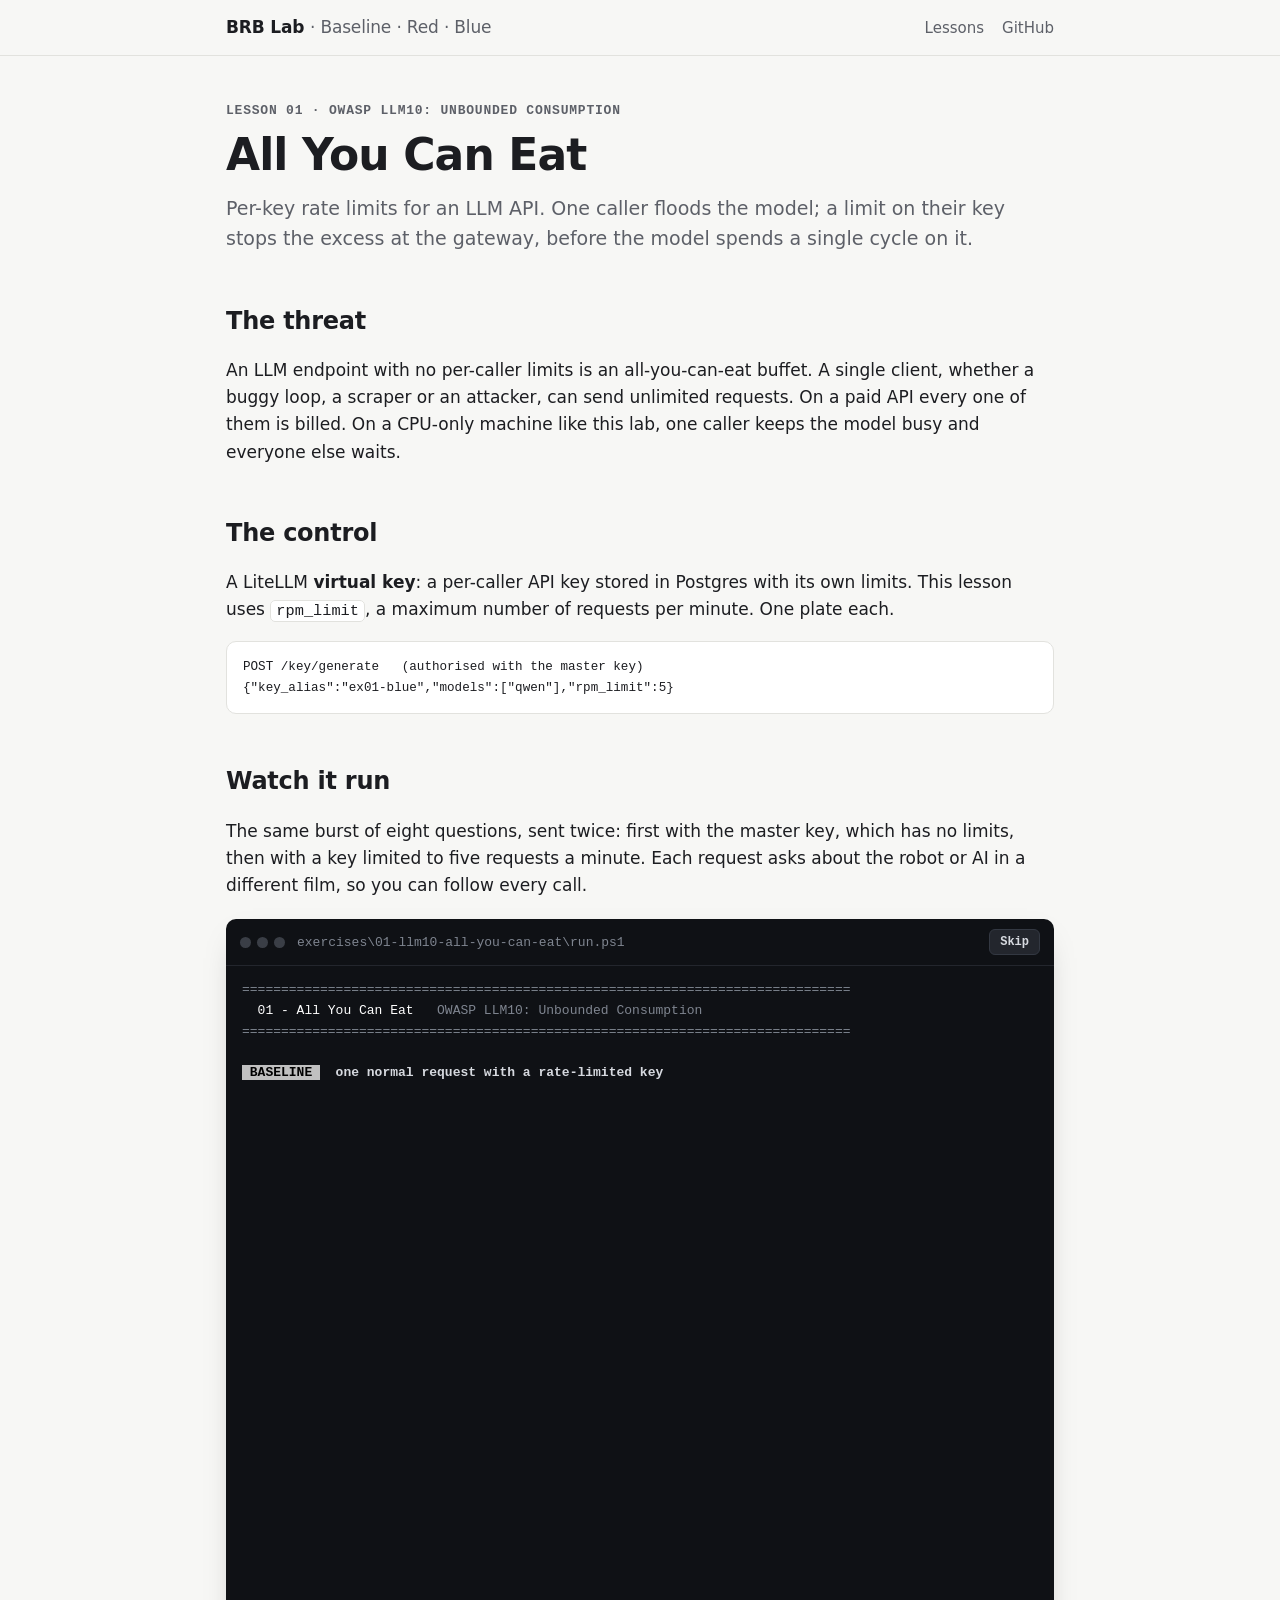
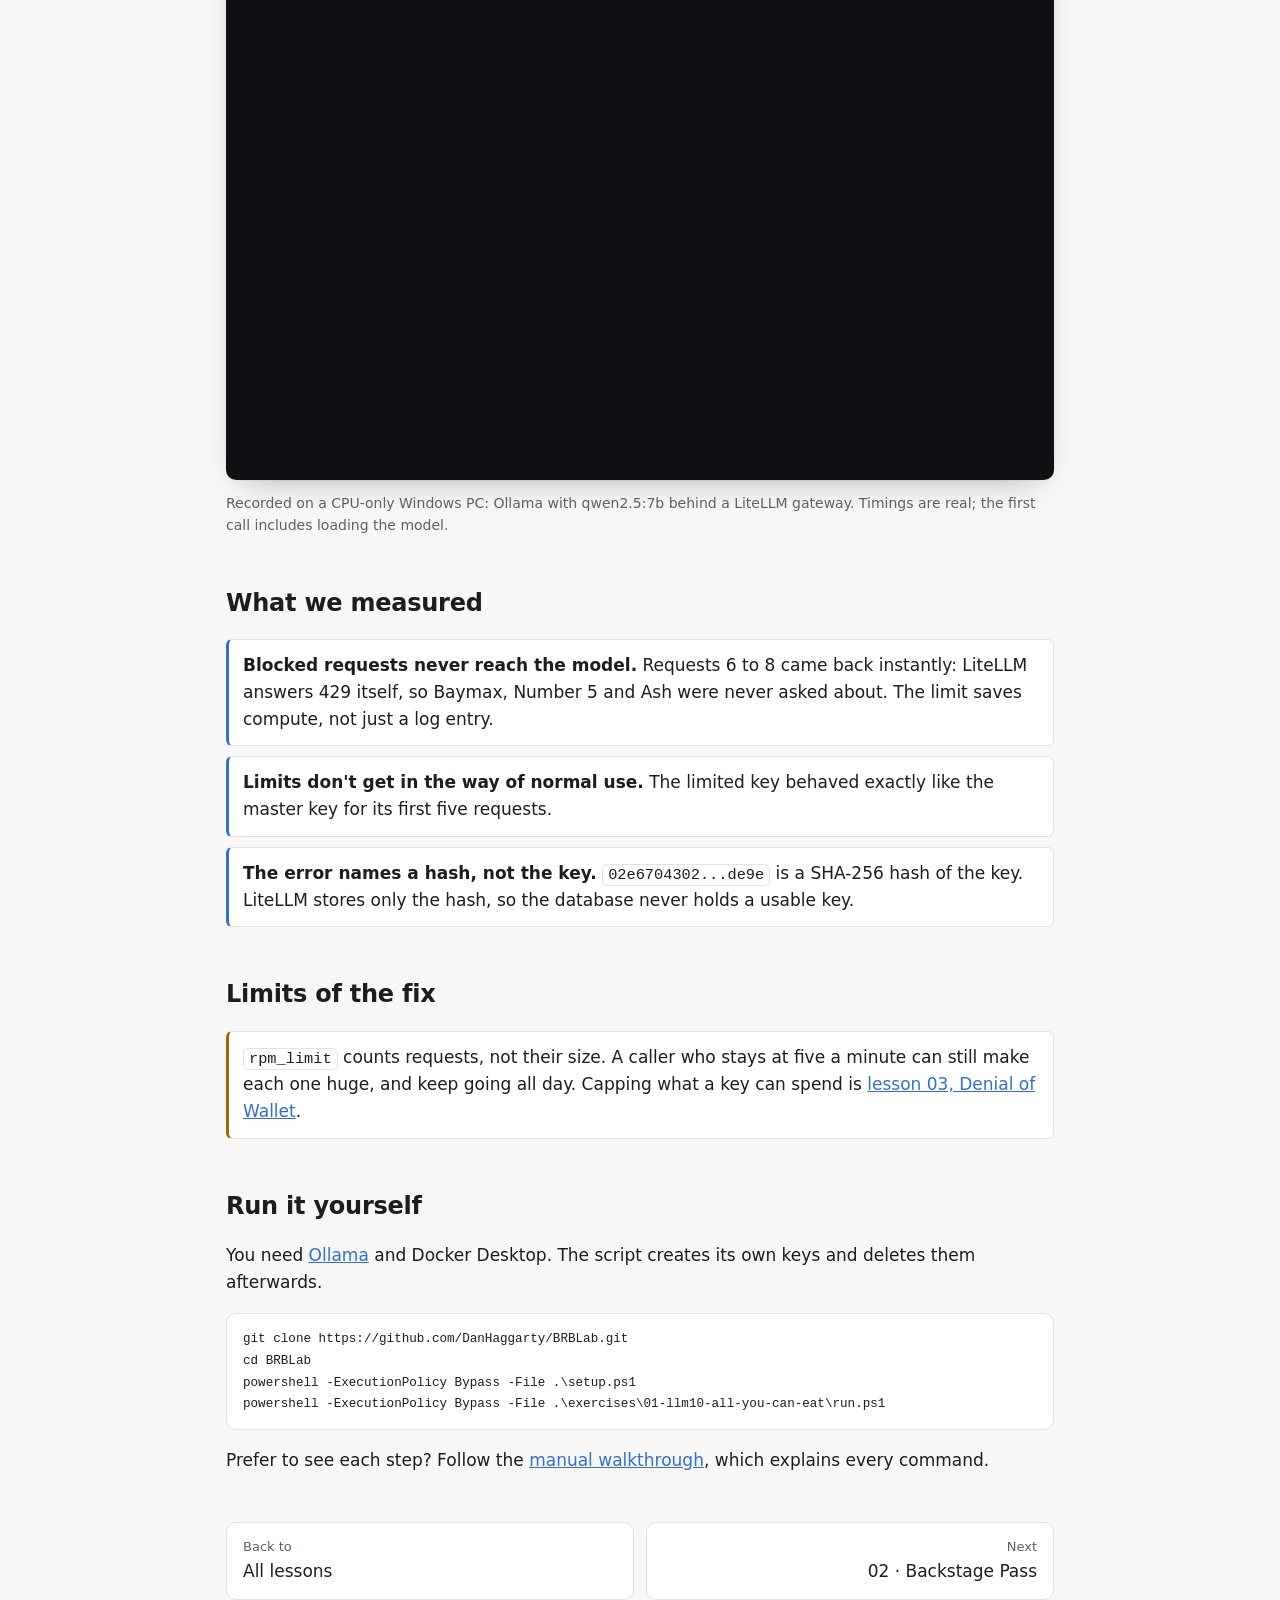
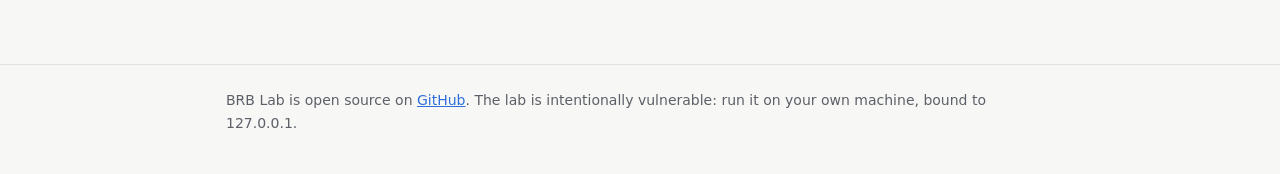
==== site/lessons/01-all-you-can-eat.html @ e9ec2e07 "Launcher, website, CLAUDE.md, and lessons aligned with their READMEs - lab.ps1: banner, status check" ====
<!doctype html>
<html lang="en">
<head>
<meta charset="utf-8">
<meta name="viewport" content="width=device-width, initial-scale=1">
<title>LLM rate limiting per API key with LiteLLM (OWASP LLM10) | BRB Lab 01</title>
<meta name="description" content="OWASP LLM10 Unbounded Consumption, hands-on: flood a model with requests, then add a per-key rpm_limit in LiteLLM and watch requests 6 to 8 get HTTP 429 without ever reaching the model. Real recorded output.">
<link rel="canonical" href="https://danhaggarty.github.io/BRBLab/lessons/01-all-you-can-eat.html">
<meta property="og:type" content="article">
<meta property="og:title" content="All You Can Eat: per-key LLM rate limits (OWASP LLM10)">
<meta property="og:description" content="Flood a model, add rpm_limit to the key, watch the gateway answer 429 before the model is called.">
<meta property="og:url" content="https://danhaggarty.github.io/BRBLab/lessons/01-all-you-can-eat.html">
<meta name="twitter:card" content="summary">
<link rel="stylesheet" href="../assets/style.css">
</head>
<body>
<header class="site-header">
  <div class="wrap">
    <a class="brand" href="../">BRB Lab <span>· Baseline · Red · Blue</span></a>
    <nav><a href="../#lessons">Lessons</a><a href="https://github.com/DanHaggarty/BRBLab">GitHub</a></nav>
  </div>
</header>

<main class="wrap">
  <p class="eyebrow">Lesson 01 · OWASP LLM10: Unbounded Consumption</p>
  <h1>All You Can Eat</h1>
  <p class="lede">Per-key rate limits for an LLM API. One caller floods the model; a limit on their key stops the excess at the gateway, before the model spends a single cycle on it.</p>

  <h2>The threat</h2>
  <p>An LLM endpoint with no per-caller limits is an all-you-can-eat buffet. A single client, whether a buggy loop, a scraper or an attacker, can send unlimited requests. On a paid API every one of them is billed. On a CPU-only machine like this lab, one caller keeps the model busy and everyone else waits.</p>

  <h2>The control</h2>
  <p>A LiteLLM <strong>virtual key</strong>: a per-caller API key stored in Postgres with its own limits. This lesson uses <code>rpm_limit</code>, a maximum number of requests per minute. One plate each.</p>
  <pre class="code"><code>POST /key/generate   (authorised with the master key)
{"key_alias":"ex01-blue","models":["qwen"],"rpm_limit":5}</code></pre>

  <h2>Watch it run</h2>
  <p>The same burst of eight questions, sent twice: first with the master key, which has no limits, then with a key limited to five requests a minute. Each request asks about the robot or AI in a different film, so you can follow every call.</p>
  <div class="terminal">
    <div class="terminal-bar"><span class="dots"><i></i><i></i><i></i></span><span class="terminal-title">exercises\01-llm10-all-you-can-eat\run.ps1</span><button type="button">Replay</button></div>
<pre><span class="k-dim">==============================================================================</span>
<span><span class="k-white">  01 - All You Can Eat</span><span class="k-dim">   OWASP LLM10: Unbounded Consumption</span></span>
<span class="k-dim">==============================================================================</span>
<span> </span>
<span class="t-base"><span class="badge b-base"> BASELINE </span>  one normal request with a rate-limited key</span>
<span> </span>
<span><span class="k-dim">   request   </span><span class="k-cyan">POST /v1/chat/completions</span><span class="k-teal">  (model=qwen, max_tokens=10)</span></span>
<span><span class="k-dim">   prompt    </span><span class="k-white">&quot;Who is the robot or AI in the film &#39;2001: A Space Odyssey&#39;? Reply with the name only.&quot;</span></span>
<span> </span>
<span class="call"><span class="k-dim">     </span><span class="k-ok">OK       </span><span class="k-dim"> 13.8s  </span><span class="k-white">2001: A Space Odyssey </span><span class="k-dim"> -&gt; </span><span class="k-cyan">HAL 9000     </span><span class="k-mag"></span></span>
<span> </span>
<span class="t-red"><span class="badge b-red"> RED TEAM </span>  8-request burst with the master key (no limits)</span>
<span> </span>
<span><span class="k-dim">   key       </span><span class="k-yel">sk-*************  (redacted)</span></span>
<span><span class="k-dim">   made by   </span>no API call - it&#39;s the LITELLM_MASTER_KEY=... line in .env, loaded when LiteLLM starts</span>
<span><span class="k-dim">   limits    </span><span class="k-mag">none - any model, no rate limit, no budget</span></span>
<span><span class="k-dim">   request   </span><span class="k-cyan">POST /v1/chat/completions</span><span class="k-teal">  (model=qwen, max_tokens=10)</span></span>
<span><span class="k-dim">   prompt    </span><span class="k-white">&quot;Who is the robot or AI in the film &#39;&lt;film&gt;&#39;? Reply with the name only.&quot;</span></span>
<span> </span>
<span class="call"><span class="k-dim">   1 </span><span class="k-ok">OK       </span><span class="k-dim">  1.3s  </span><span class="k-white">2001: A Space Odyssey </span><span class="k-dim"> -&gt; </span><span class="k-cyan">HAL 9000     </span><span class="k-mag"></span></span>
<span class="call"><span class="k-dim">   2 </span><span class="k-ok">OK       </span><span class="k-dim">  1.8s  </span><span class="k-white">Star Wars             </span><span class="k-dim"> -&gt; </span><span class="k-cyan">R2-D2        </span><span class="k-mag"></span></span>
<span class="call"><span class="k-dim">   3 </span><span class="k-ok">OK       </span><span class="k-dim">  1.6s  </span><span class="k-white">Interstellar          </span><span class="k-dim"> -&gt; </span><span class="k-cyan">TARS         </span><span class="k-mag"></span></span>
<span class="call"><span class="k-dim">   4 </span><span class="k-ok">OK       </span><span class="k-dim">  1.7s  </span><span class="k-white">Iron Man              </span><span class="k-dim"> -&gt; </span><span class="k-cyan">JARVIS       </span><span class="k-mag"></span></span>
<span class="call"><span class="k-dim">   5 </span><span class="k-ok">OK       </span><span class="k-dim">  1.7s  </span><span class="k-white">WALL-E                </span><span class="k-dim"> -&gt; </span><span class="k-cyan">WALL-E       </span><span class="k-mag"></span></span>
<span class="call"><span class="k-dim">   6 </span><span class="k-ok">OK       </span><span class="k-dim">  1.4s  </span><span class="k-white">Big Hero 6            </span><span class="k-dim"> -&gt; </span><span class="k-cyan">Baymax       </span><span class="k-mag"></span></span>
<span class="call"><span class="k-dim">   7 </span><span class="k-ok">OK       </span><span class="k-dim">  1.5s  </span><span class="k-white">Short Circuit         </span><span class="k-dim"> -&gt; </span><span class="k-cyan">Number Five  </span><span class="k-mag"></span></span>
<span class="call"><span class="k-dim">   8 </span><span class="k-ok">OK       </span><span class="k-dim">  1.3s  </span><span class="k-white">Alien                 </span><span class="k-dim"> -&gt; </span><span class="k-cyan">Ash          </span><span class="k-mag"></span></span>
<span> </span>
<span class="t-blue"><span class="badge b-blue"> BLUE TEAM </span>  same burst with a fresh key, rpm_limit=5</span>
<span> </span>
<span><span class="k-dim">   key       </span><span class="k-yel">sk-FI****************wn1w</span></span>
<span><span class="k-dim">   made by   </span>Invoke-RestMethod http://127.0.0.1:4000/key/generate -Method Post -Headers @{ Authorization = &quot;Bearer &lt;master key&gt;&quot; } -ContentType &#39;application/json&#39; -Body &#39;{&quot;key_alias&quot;:&quot;ex01-blue-224735&quot;,&quot;models&quot;:[&quot;qwen&quot;],&quot;rpm_limit&quot;:5}&#39;</span>
<span><span class="k-dim">   limits    </span><span class="k-mag">models=qwen, rpm_limit=5</span></span>
<span><span class="k-dim">   request   </span><span class="k-cyan">POST /v1/chat/completions</span><span class="k-teal">  (model=qwen, max_tokens=10)</span></span>
<span><span class="k-dim">   prompt    </span><span class="k-white">&quot;Who is the robot or AI in the film &#39;&lt;film&gt;&#39;? Reply with the name only.&quot;</span></span>
<span> </span>
<span class="call"><span class="k-dim">   1 </span><span class="k-ok">OK       </span><span class="k-dim">  2.5s  </span><span class="k-white">2001: A Space Odyssey </span><span class="k-dim"> -&gt; </span><span class="k-cyan">HAL 9000     </span><span class="k-mag"></span></span>
<span class="call"><span class="k-dim">   2 </span><span class="k-ok">OK       </span><span class="k-dim">  1.8s  </span><span class="k-white">Star Wars             </span><span class="k-dim"> -&gt; </span><span class="k-cyan">R2-D2        </span><span class="k-mag"></span></span>
<span class="call"><span class="k-dim">   3 </span><span class="k-ok">OK       </span><span class="k-dim">  1.5s  </span><span class="k-white">Interstellar          </span><span class="k-dim"> -&gt; </span><span class="k-cyan">TARS         </span><span class="k-mag"></span></span>
<span class="call"><span class="k-dim">   4 </span><span class="k-ok">OK       </span><span class="k-dim">  2.3s  </span><span class="k-white">Iron Man              </span><span class="k-dim"> -&gt; </span><span class="k-cyan">J.A.R.V.I.S. </span><span class="k-mag"></span></span>
<span class="call"><span class="k-dim">   5 </span><span class="k-ok">OK       </span><span class="k-dim">  1.7s  </span><span class="k-white">WALL-E                </span><span class="k-dim"> -&gt; </span><span class="k-cyan">WALL-E       </span><span class="k-mag"></span></span>
<span class="t-warn"><span class="k-dim">   6 </span><span class="k-warn">BLOCKED  </span><span class="k-warn">429     </span><span class="k-white">Big Hero 6            </span><span class="k-dim"> -&gt; </span><span class="k-err">Rate limit exceeded for api_key: 02e6704302...de9e. Limit type: requests. Current limit: 5, Remaining: 0.</span></span>
<span class="t-warn"><span class="k-dim">   7 </span><span class="k-warn">BLOCKED  </span><span class="k-warn">429     </span><span class="k-white">Short Circuit         </span><span class="k-dim"> -&gt; </span><span class="k-err">Rate limit exceeded for api_key: 02e6704302...de9e. Limit type: requests. Current limit: 5, Remaining: 0.</span></span>
<span class="t-warn"><span class="k-dim">   8 </span><span class="k-warn">BLOCKED  </span><span class="k-warn">429     </span><span class="k-white">Alien                 </span><span class="k-dim"> -&gt; </span><span class="k-err">Rate limit exceeded for api_key: 02e6704302...de9e. Limit type: requests. Current limit: 5, Remaining: 0.</span></span>
<span> </span>
<span class="t-res"><span class="badge b-res"> RESULTS </span></span>
<span> </span>
<span><span class="k-dim">   Baseline  </span><span class="k-ok">OK - the limit didn&#39;t get in the way</span></span>
<span><span class="k-dim">   Red Team  </span><span class="k-warn">8/8 got through - nothing limited the master key</span></span>
<span><span class="k-dim">   Blue Team </span><span class="k-cyan">5/8 got through, 3 refused with 429 before reaching the model</span></span>
<span> </span>
<span class="t-pass"><span class="badge b-pass"> PASS </span>  rate limit enforced at the gateway</span></pre>
  </div>
  <p class="caption">Recorded on a CPU-only Windows PC: Ollama with qwen2.5:7b behind a LiteLLM gateway. Timings are real; the first call includes loading the model.</p>

  <h2>What we measured</h2>
  <ul class="findings">
    <li><strong>Blocked requests never reach the model.</strong> Requests 6 to 8 came back instantly: LiteLLM answers 429 itself, so Baymax, Number 5 and Ash were never asked about. The limit saves compute, not just a log entry.</li>
    <li><strong>Limits don't get in the way of normal use.</strong> The limited key behaved exactly like the master key for its first five requests.</li>
    <li><strong>The error names a hash, not the key.</strong> <code>02e6704302...de9e</code> is a SHA-256 hash of the key. LiteLLM stores only the hash, so the database never holds a usable key.</li>
  </ul>

  <h2>Limits of the fix</h2>
  <p class="limit"><code>rpm_limit</code> counts requests, not their size. A caller who stays at five a minute can still make each one huge, and keep going all day. Capping what a key can spend is <a href="03-denial-of-wallet.html">lesson 03, Denial of Wallet</a>.</p>

  <h2>Run it yourself</h2>
  <p>You need <a href="https://ollama.com">Ollama</a> and Docker Desktop. The script creates its own keys and deletes them afterwards.</p>
  <pre class="code"><code>git clone https://github.com/DanHaggarty/BRBLab.git
cd BRBLab
powershell -ExecutionPolicy Bypass -File .\setup.ps1
powershell -ExecutionPolicy Bypass -File .\exercises\01-llm10-all-you-can-eat\run.ps1</code></pre>
  <p>Prefer to see each step? Follow the <a href="https://github.com/DanHaggarty/BRBLab/blob/main/exercises/01-llm10-all-you-can-eat/README.md">manual walkthrough</a>, which explains every command.</p>

  <nav class="pager">
    <a href="../"><small>Back to</small>All lessons</a>
    <a class="next" href="02-backstage-pass.html"><small>Next</small>02 · Backstage Pass</a>
  </nav>
</main>

<footer class="site-footer">
  <div class="wrap">BRB Lab is open source on <a href="https://github.com/DanHaggarty/BRBLab">GitHub</a>. The lab is intentionally vulnerable: run it on your own machine, bound to 127.0.0.1.</div>
</footer>
<script src="../assets/replay.js"></script>
</body>
</html>
---- site/assets/style.css ----
/* BRB Lab site. Light and dark themes share one set of tokens. */
:root {
  --bg: #f7f7f5;
  --surface: #ffffff;
  --text: #1c1d21;
  --muted: #5d6068;
  --border: #e2e2de;
  --accent: #2f6fdb;
  --red: #c8372d;
  --blue: #2f6fdb;
  --green: #1f8a4c;
  --amber: #a86400;

  /* The terminal is dark in both themes. */
  --term-bg: #0f1115;
  --term-text: #d6d9df;
  --term-dim: #7f8590;
  --term-red: #ff6b61;
  --term-blue: #6ea8ff;
  --term-green: #4fd18b;
  --term-amber: #f2b84b;
  --term-white: #ffffff;

  --radius: 10px;
  --mono: ui-monospace, "Cascadia Code", "SF Mono", Consolas, "Liberation Mono", monospace;
  --sans: system-ui, -apple-system, "Segoe UI", Roboto, "Helvetica Neue", Arial, sans-serif;
}

@media (prefers-color-scheme: dark) {
  :root:not([data-theme="light"]) {
    --bg: #111317;
    --surface: #181b20;
    --text: #e8e9ec;
    --muted: #9ba0aa;
    --border: #2a2e35;
    --accent: #6ea8ff;
    --red: #ff6b61;
    --blue: #6ea8ff;
    --green: #4fd18b;
    --amber: #f2b84b;
    --term-bg: #0a0b0e;
  }
}

* { box-sizing: border-box; }

html { -webkit-text-size-adjust: 100%; }

body {
  margin: 0;
  background: var(--bg);
  color: var(--text);
  font: 17px/1.6 var(--sans);
}

a { color: var(--accent); }

.wrap { max-width: 860px; margin: 0 auto; padding: 0 16px; }

/* Header and footer */
.site-header { border-bottom: 1px solid var(--border); }
.site-header .wrap { display: flex; align-items: center; justify-content: space-between; gap: 16px; padding-top: 14px; padding-bottom: 14px; }
.brand { font-weight: 700; text-decoration: none; color: var(--text); letter-spacing: -0.01em; }
.brand span { color: var(--muted); font-weight: 500; }
.site-header nav a { color: var(--muted); text-decoration: none; margin-left: 18px; font-size: 15px; }
.site-header nav a:hover { color: var(--text); }

.site-footer { border-top: 1px solid var(--border); margin-top: 64px; padding: 24px 0 40px; color: var(--muted); font-size: 14px; }

/* Typography */
h1 { font-size: clamp(30px, 6vw, 44px); line-height: 1.15; letter-spacing: -0.02em; margin: 48px 0 12px; }
h2 { font-size: 24px; letter-spacing: -0.01em; margin: 48px 0 12px; }
h3 { font-size: 18px; margin: 28px 0 8px; }
.lede { font-size: 19px; color: var(--muted); margin: 0 0 24px; }
.eyebrow { font: 600 13px/1 var(--mono); letter-spacing: 0.06em; text-transform: uppercase; color: var(--muted); margin-top: 48px; }
.eyebrow + h1 { margin-top: 10px; }

code { font-family: var(--mono); font-size: 0.9em; background: var(--surface); border: 1px solid var(--border); border-radius: 5px; padding: 1px 5px; }
pre code { background: none; border: 0; padding: 0; }

pre.code {
  font: 14px/1.55 var(--mono);
  background: var(--surface);
  border: 1px solid var(--border);
  border-radius: var(--radius);
  padding: 14px 16px;
  overflow-x: auto;
}

/* Three phases */
.phases { display: grid; grid-template-columns: repeat(3, 1fr); gap: 12px; margin: 24px 0; }
.phase { background: var(--surface); border: 1px solid var(--border); border-radius: var(--radius); padding: 16px; }
.phase b { display: block; font: 700 13px/1 var(--mono); letter-spacing: 0.06em; text-transform: uppercase; margin-bottom: 8px; }
.phase p { margin: 0; font-size: 15px; color: var(--muted); }
.phase.baseline b { color: var(--muted); }
.phase.red b { color: var(--red); }
.phase.blue b { color: var(--blue); }

/* Lesson cards */
.cards { display: grid; grid-template-columns: repeat(2, 1fr); gap: 12px; margin: 20px 0; }
.card { display: block; background: var(--surface); border: 1px solid var(--border); border-radius: var(--radius); padding: 18px; text-decoration: none; color: var(--text); transition: border-color 0.15s; }
a.card:hover { border-color: var(--accent); }
.card .num { font: 600 13px/1 var(--mono); color: var(--muted); }
.card h3 { margin: 8px 0 6px; }
.card p { margin: 0; font-size: 15px; color: var(--muted); }
.card .tag { display: inline-block; margin-top: 12px; font: 600 12px/1 var(--mono); padding: 4px 8px; border-radius: 99px; border: 1px solid var(--border); color: var(--muted); }
.card.soon { opacity: 0.6; }

/* Callouts and findings */
.findings { list-style: none; padding: 0; margin: 16px 0; display: grid; gap: 10px; }
.findings li { background: var(--surface); border: 1px solid var(--border); border-left: 3px solid var(--accent); border-radius: 6px; padding: 12px 14px; }
.limit { background: var(--surface); border: 1px solid var(--border); border-left: 3px solid var(--amber); border-radius: 6px; padding: 12px 14px; }

/* Terminal replay */
.terminal { background: var(--term-bg); border-radius: var(--radius); margin: 20px 0; overflow: hidden; box-shadow: 0 1px 0 rgba(0,0,0,0.04), 0 12px 32px -16px rgba(0,0,0,0.35); }
.terminal-bar { display: flex; align-items: center; gap: 12px; padding: 10px 14px; border-bottom: 1px solid #23262d; }
.dots { display: flex; gap: 6px; }
.dots i { width: 11px; height: 11px; border-radius: 50%; background: #3a3e46; }
.terminal-title { flex: 1; font: 13px/1 var(--mono); color: var(--term-dim); white-space: nowrap; overflow: hidden; text-overflow: ellipsis; }
.terminal button { font: 600 12px/1 var(--mono); color: var(--term-text); background: #23262d; border: 1px solid #333842; border-radius: 6px; padding: 6px 10px; cursor: pointer; }
.terminal button:hover { background: #2c3038; }
/* white-space: normal drops the newlines between the line spans; each span keeps its own spacing. */
.terminal pre { white-space: normal; margin: 0; padding: 14px 16px 18px; font: 13px/1.6 var(--mono); color: var(--term-text); overflow-x: auto; min-height: 120px; }
/* Each direct child span is one terminal line; spans inside a line colour its parts. */
.terminal pre > span { display: block; white-space: pre; }
/* Hidden lines keep their space, so the terminal doesn't grow and push the page around. */
.terminal pre > span.hidden { visibility: hidden; }

/* Same colour scheme as the PowerShell scripts (exercises/_lib/common.ps1). */
.k-dim   { color: var(--term-dim); }
.k-white { color: var(--term-white); }
.k-yel   { color: #f2d24b; }
.k-mag   { color: #d68cf0; }
.k-cyan  { color: #5fd7e6; }
.k-teal  { color: #3aa6b0; }
.k-ok    { color: var(--term-green); }
.k-warn  { color: var(--term-amber); }
.k-err   { color: #c9a04a; }
.k-red   { color: var(--term-red); }
.k-blue  { color: var(--term-blue); }
.badge   { font-weight: 700; }
.b-base  { background: #c0c0c0; color: #000; }
.b-red   { background: #8b1a14; color: #fff; }
.b-blue  { background: #1f3fa8; color: #fff; }
.b-res   { background: #0e6b73; color: #fff; }
.b-pass  { background: #1a6b3a; color: #fff; }
.t-dim { color: var(--term-dim); }
.t-title { color: var(--term-white); font-weight: 700; }
.t-base { color: var(--term-text); font-weight: 700; }
.t-red { color: var(--term-red); font-weight: 700; }
.t-blue { color: var(--term-blue); font-weight: 700; }
.t-warn { color: var(--term-amber); }
.t-pass { color: var(--term-green); font-weight: 700; }
.t-fail { color: var(--term-red); font-weight: 700; }
.caption { font-size: 14px; color: var(--muted); margin-top: -8px; }

/* Prev / next */
.pager { display: flex; justify-content: space-between; gap: 12px; margin-top: 48px; }
.pager a { flex: 1; background: var(--surface); border: 1px solid var(--border); border-radius: var(--radius); padding: 14px 16px; text-decoration: none; color: var(--text); }
.pager a:hover { border-color: var(--accent); }
.pager small { display: block; color: var(--muted); font-size: 13px; }
.pager .next { text-align: right; }

.btn { display: inline-block; background: var(--accent); color: #fff; text-decoration: none; font-weight: 600; padding: 10px 16px; border-radius: 8px; }
.btn.ghost { background: transparent; color: var(--text); border: 1px solid var(--border); }
.actions { display: flex; gap: 10px; flex-wrap: wrap; margin: 8px 0 8px; }

@media (max-width: 640px) {
  body { font-size: 16px; }
  .phases, .cards { grid-template-columns: 1fr; }
  .site-header nav a { margin-left: 12px; }
  .pager { flex-direction: column; }
  .pager .next { text-align: left; }
}
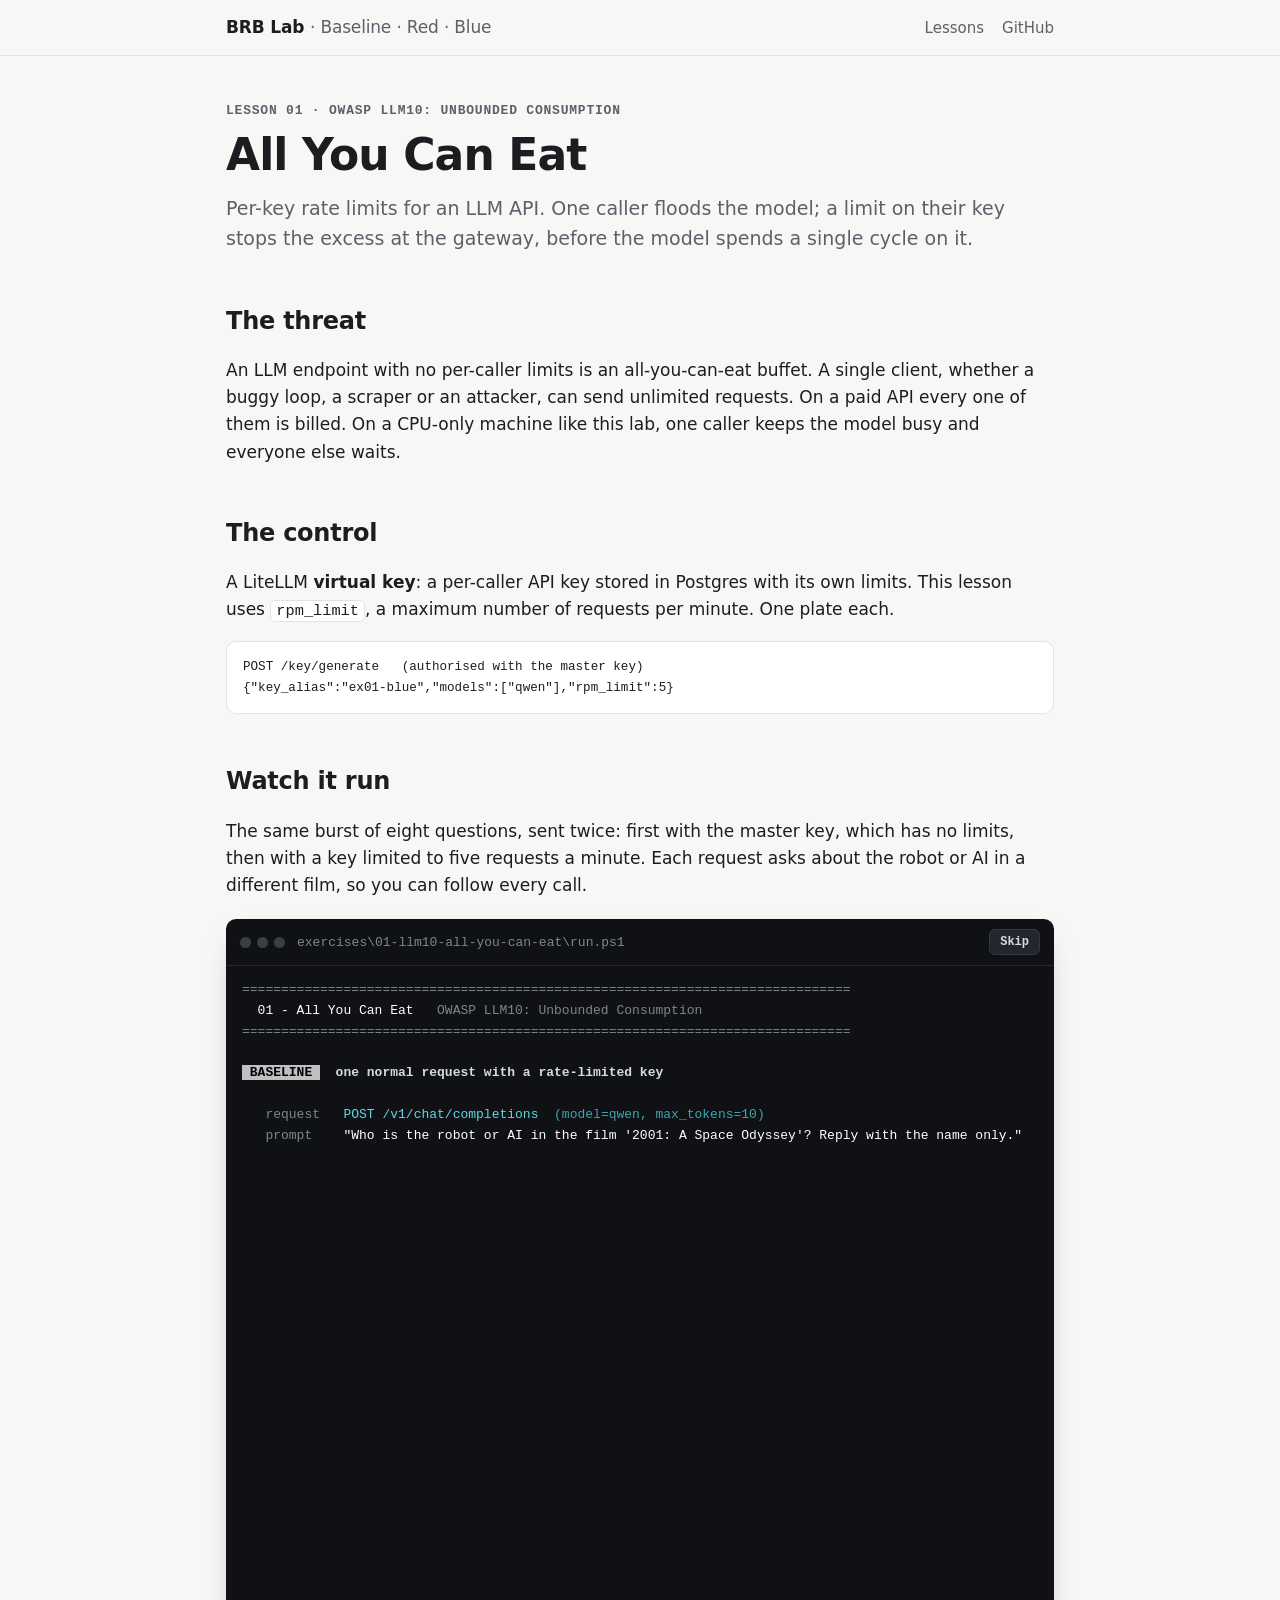
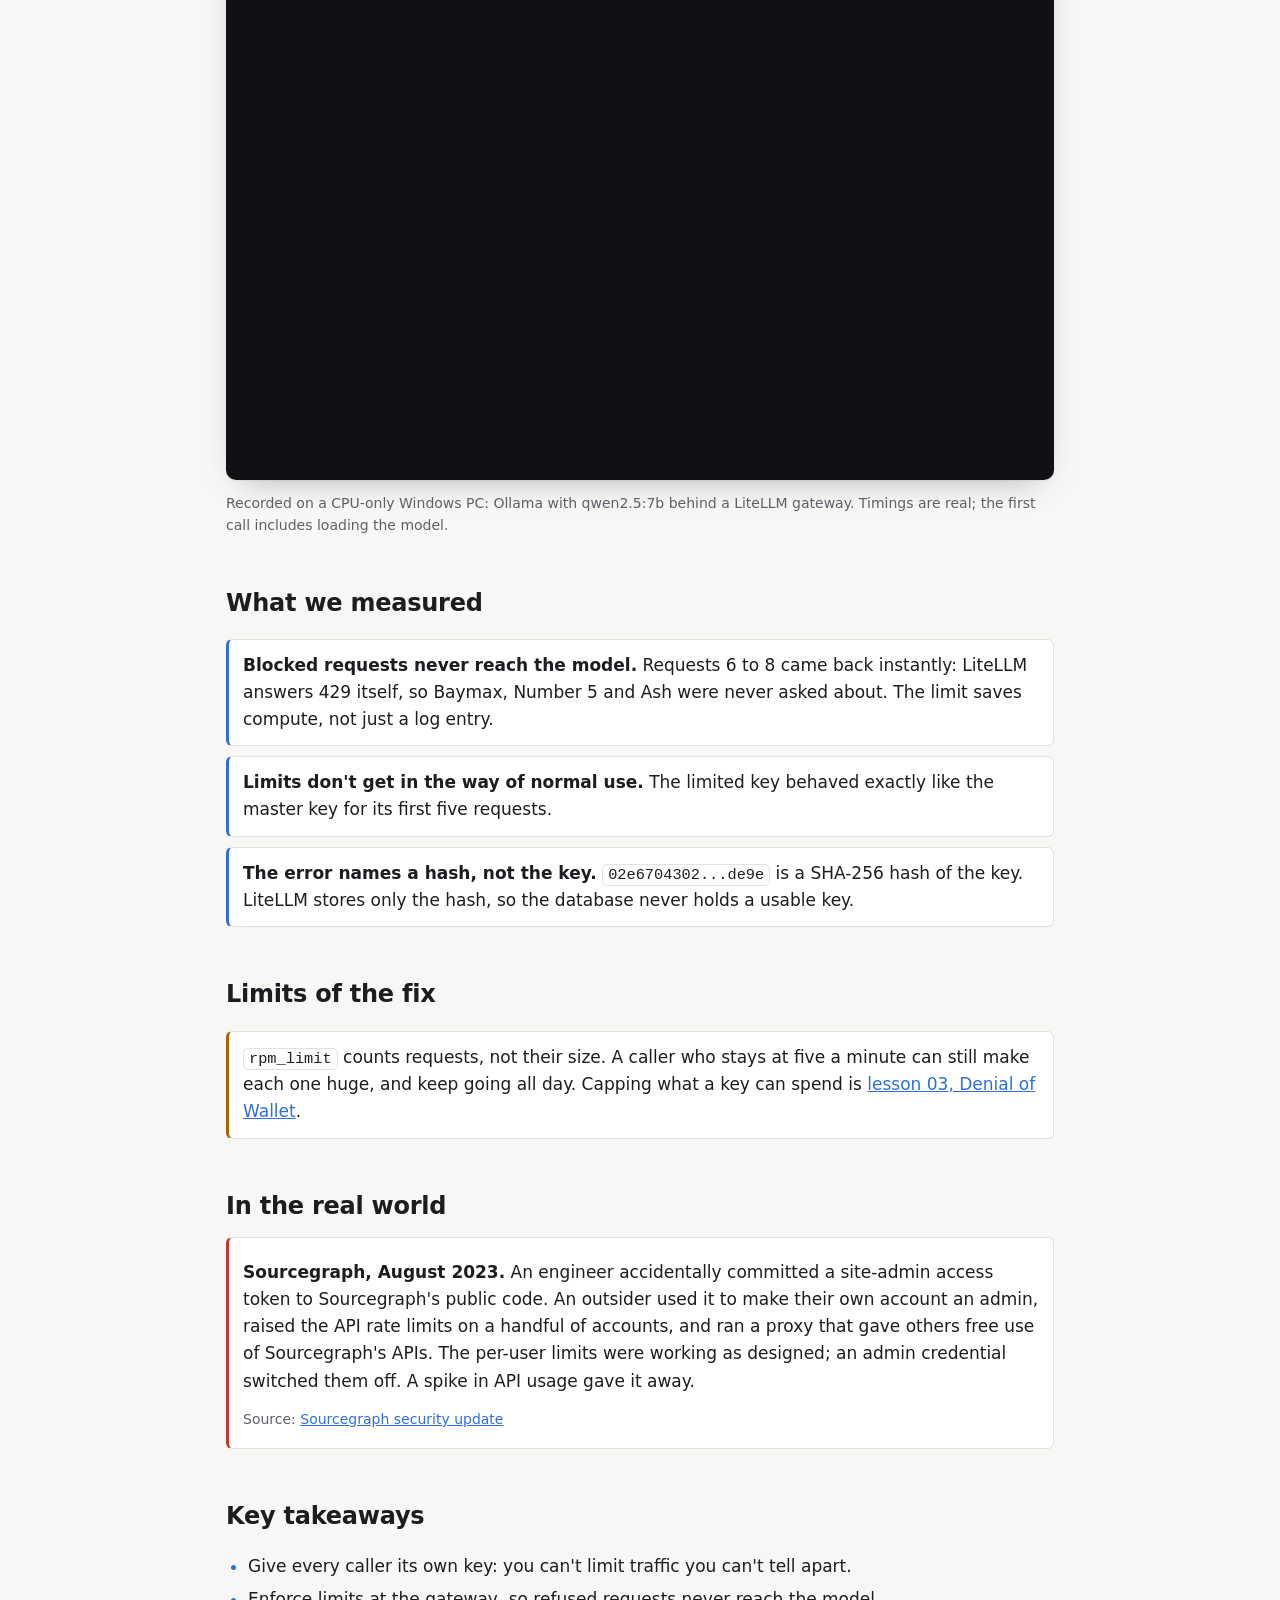
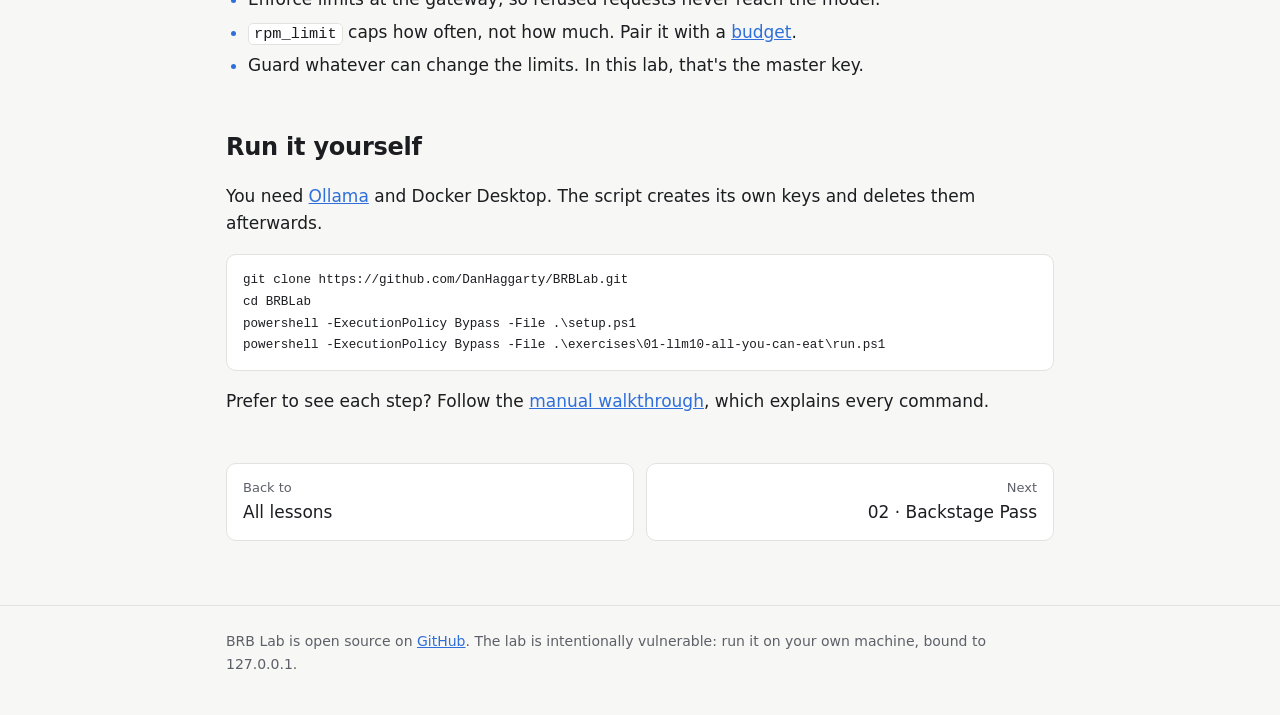
==== commit 94e4e20d: "Close every lesson with a real-world incident and key takeaways - common.ps1: Write-Takeaways prints" ====
--- a/site/lessons/01-all-you-can-eat.html
+++ b/site/lessons/01-all-you-can-eat.html
@@ -103,6 +103,19 @@
   <h2>Limits of the fix</h2>
   <p class="limit"><code>rpm_limit</code> counts requests, not their size. A caller who stays at five a minute can still make each one huge, and keep going all day. Capping what a key can spend is <a href="03-denial-of-wallet.html">lesson 03, Denial of Wallet</a>.</p>
 
+  <h2>In the real world</h2>
+  <div class="realworld">
+    <p><strong>Sourcegraph, August 2023.</strong> An engineer accidentally committed a site-admin access token to Sourcegraph's public code. An outsider used it to make their own account an admin, raised the API rate limits on a handful of accounts, and ran a proxy that gave others free use of Sourcegraph's APIs. The per-user limits were working as designed; an admin credential switched them off. A spike in API usage gave it away.</p>
+    <p class="source">Source: <a href="https://sourcegraph.com/blog/security-update-august-2023">Sourcegraph security update</a></p>
+  </div>
+
+  <h2>Key takeaways</h2>
+  <ul class="takeaways">
+    <li>Give every caller its own key: you can't limit traffic you can't tell apart.</li>
+    <li>Enforce limits at the gateway, so refused requests never reach the model.</li>
+    <li><code>rpm_limit</code> caps how often, not how much. Pair it with a <a href="03-denial-of-wallet.html">budget</a>.</li>
+    <li>Guard whatever can change the limits. In this lab, that's the master key.</li>
+  </ul>
   <h2>Run it yourself</h2>
   <p>You need <a href="https://ollama.com">Ollama</a> and Docker Desktop. The script creates its own keys and deletes them afterwards.</p>
   <pre class="code"><code>git clone https://github.com/DanHaggarty/BRBLab.git
--- a/site/assets/style.css
+++ b/site/assets/style.css
@@ -110,6 +110,11 @@
 .findings { list-style: none; padding: 0; margin: 16px 0; display: grid; gap: 10px; }
 .findings li { background: var(--surface); border: 1px solid var(--border); border-left: 3px solid var(--accent); border-radius: 6px; padding: 12px 14px; }
 .limit { background: var(--surface); border: 1px solid var(--border); border-left: 3px solid var(--amber); border-radius: 6px; padding: 12px 14px; }
+.realworld { background: var(--surface); border: 1px solid var(--border); border-left: 3px solid var(--red); border-radius: 6px; padding: 4px 14px; }
+.realworld .source { font-size: 14px; color: var(--muted); margin-top: -4px; }
+.takeaways { padding-left: 22px; }
+.takeaways li { margin: 6px 0; }
+.takeaways li::marker { color: var(--accent); }
 
 /* Terminal replay */
 .terminal { background: var(--term-bg); border-radius: var(--radius); margin: 20px 0; overflow: hidden; box-shadow: 0 1px 0 rgba(0,0,0,0.04), 0 12px 32px -16px rgba(0,0,0,0.35); }
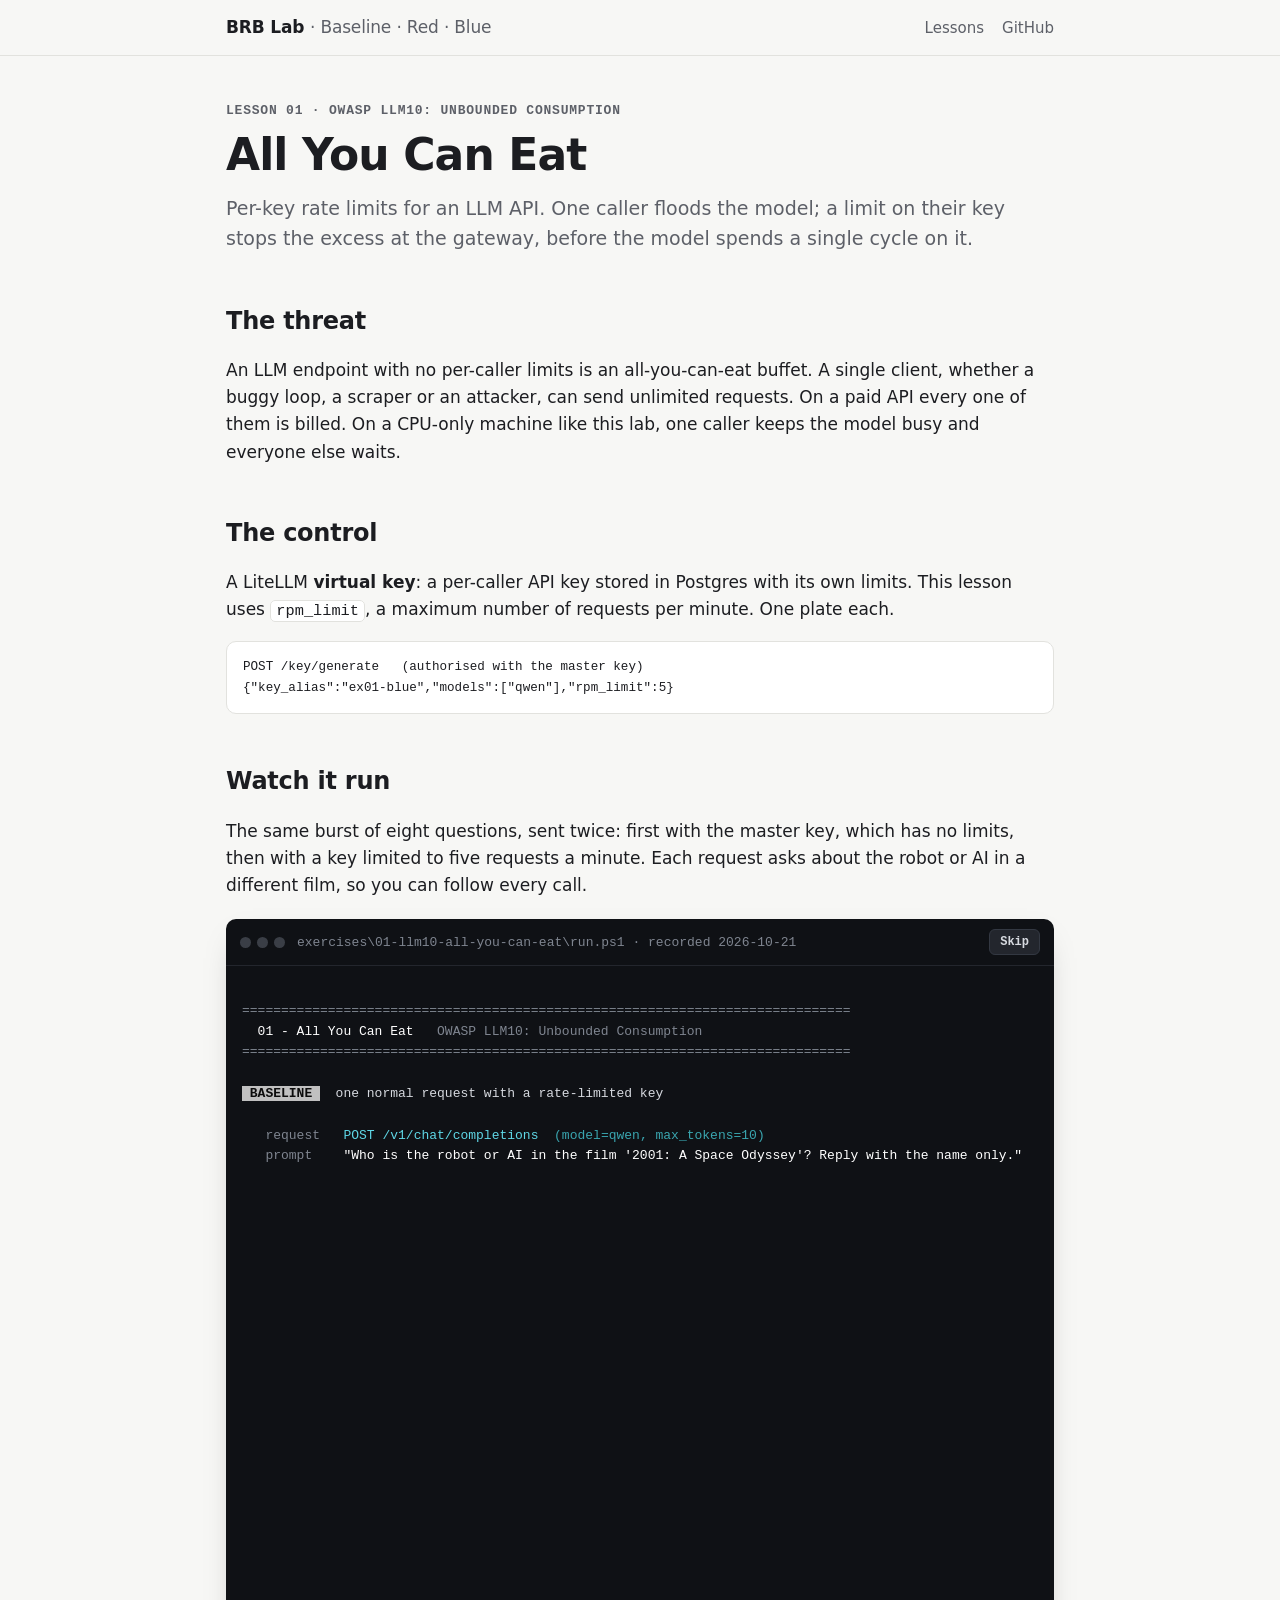
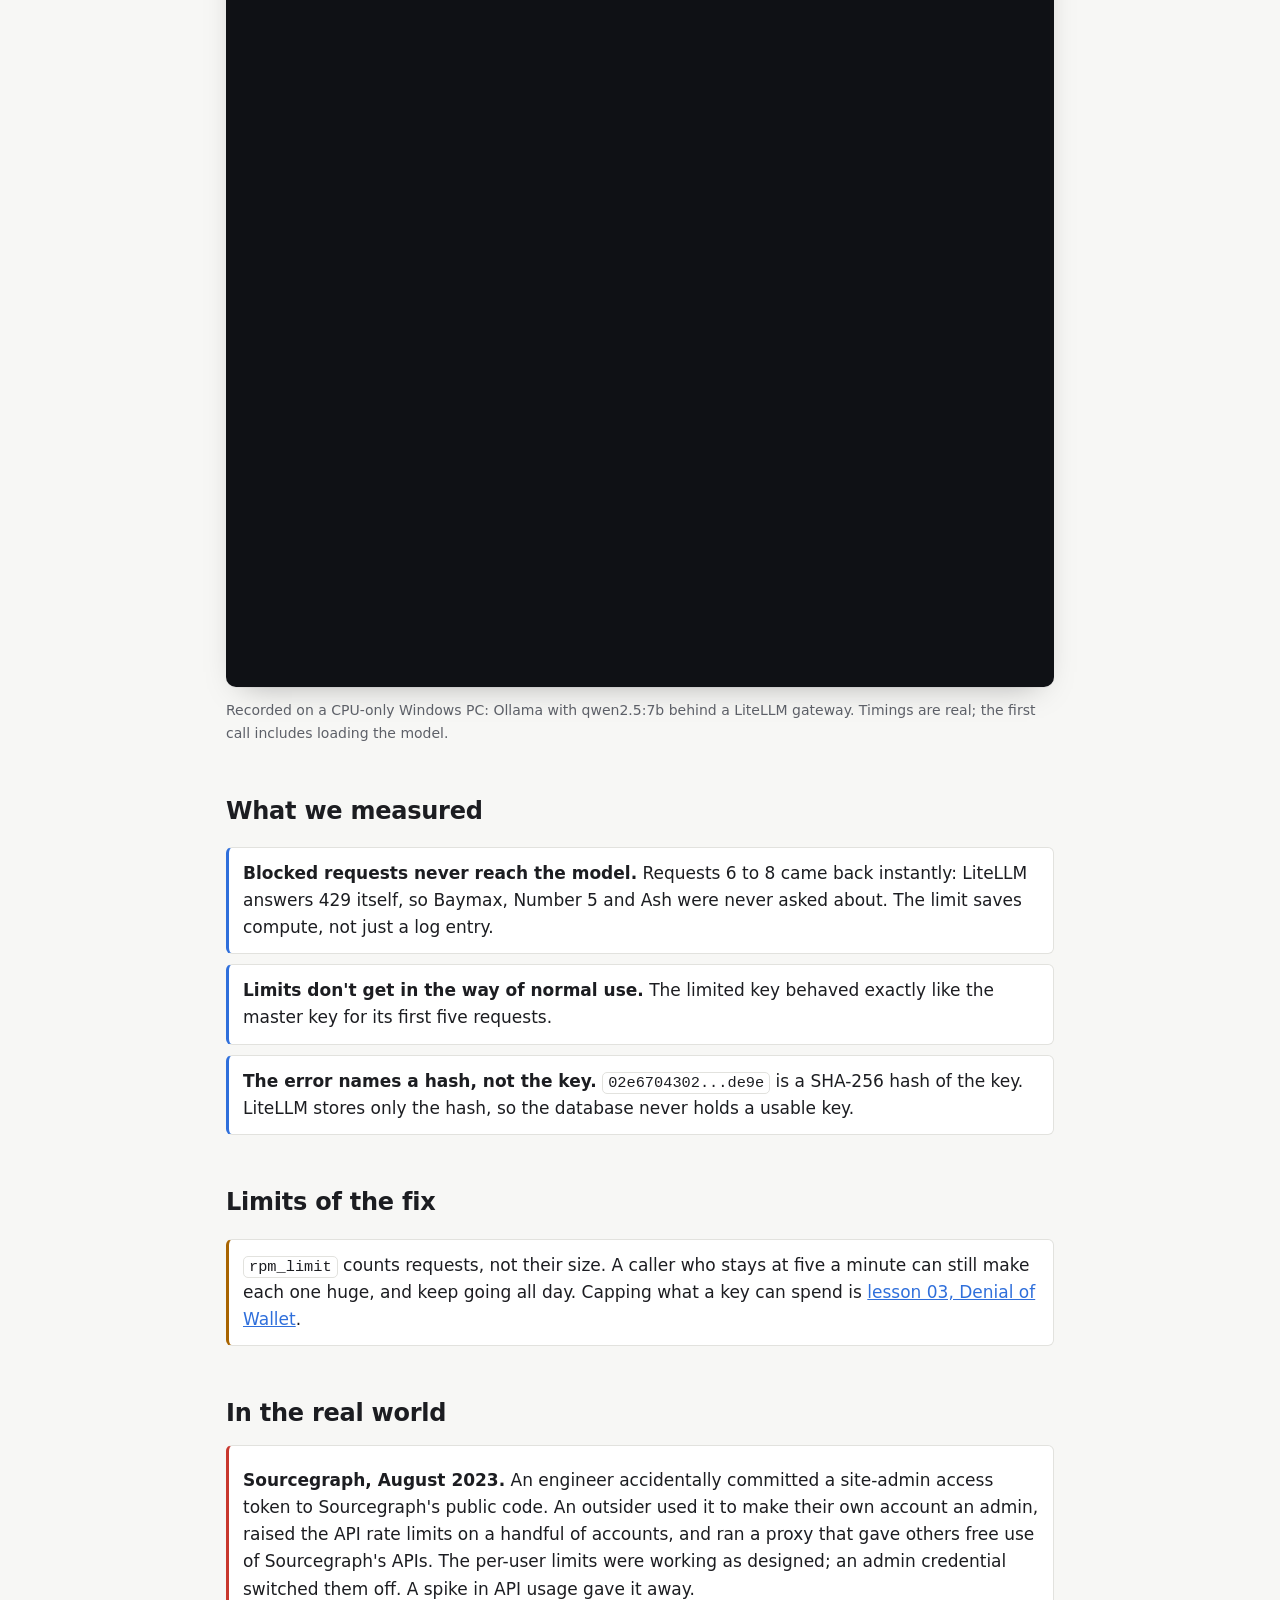
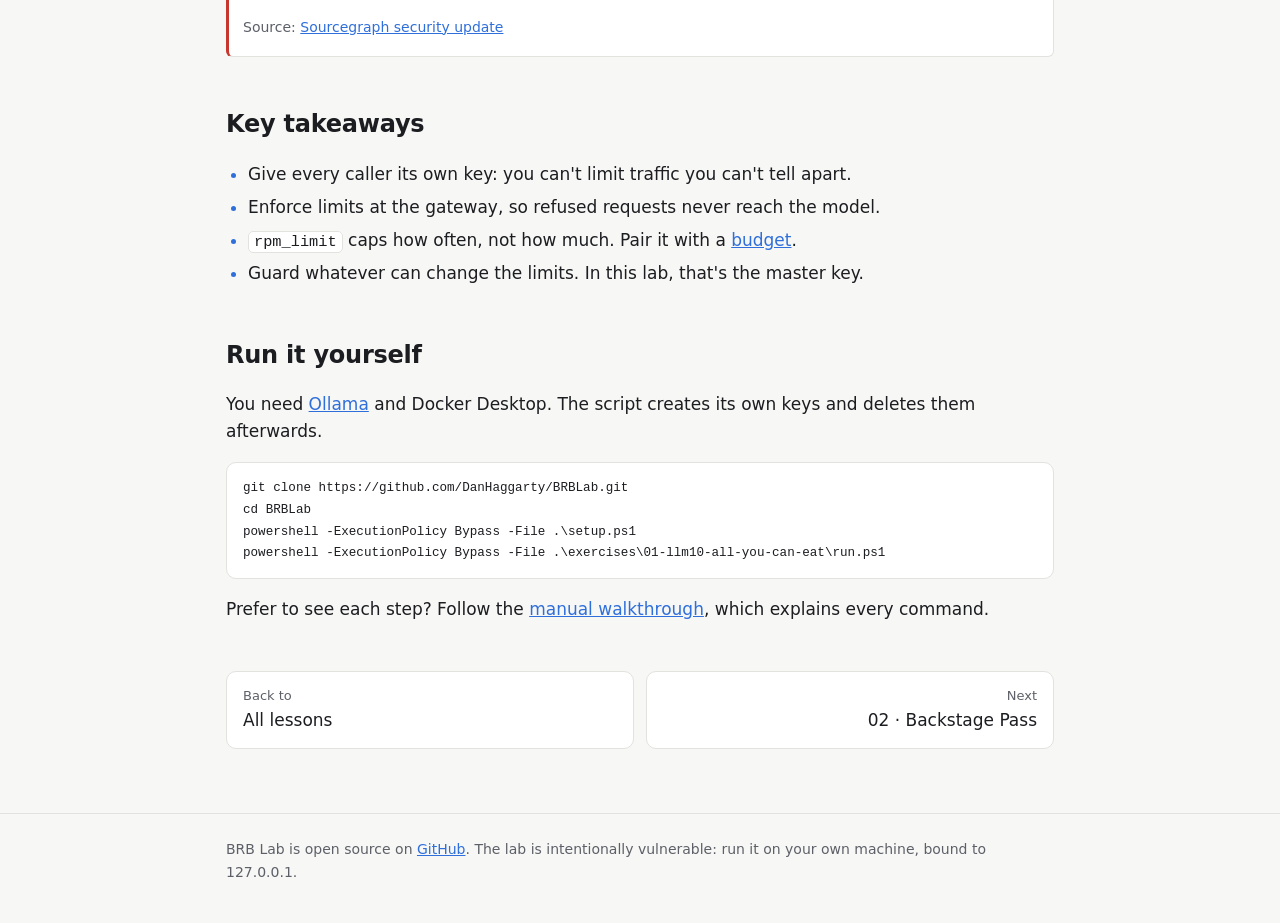
==== commit 0951347d: "Record the site's replays from real runs: lab.ps1 -Record - common.ps1 wraps Write-Host: with BRB_RE" ====
--- a/site/lessons/01-all-you-can-eat.html
+++ b/site/lessons/01-all-you-can-eat.html
@@ -37,59 +37,71 @@
   <h2>Watch it run</h2>
   <p>The same burst of eight questions, sent twice: first with the master key, which has no limits, then with a key limited to five requests a minute. Each request asks about the robot or AI in a different film, so you can follow every call.</p>
   <div class="terminal">
-    <div class="terminal-bar"><span class="dots"><i></i><i></i><i></i></span><span class="terminal-title">exercises\01-llm10-all-you-can-eat\run.ps1</span><button type="button">Replay</button></div>
-<pre><span class="k-dim">==============================================================================</span>
-<span><span class="k-white">  01 - All You Can Eat</span><span class="k-dim">   OWASP LLM10: Unbounded Consumption</span></span>
-<span class="k-dim">==============================================================================</span>
-<span> </span>
-<span class="t-base"><span class="badge b-base"> BASELINE </span>  one normal request with a rate-limited key</span>
-<span> </span>
-<span><span class="k-dim">   request   </span><span class="k-cyan">POST /v1/chat/completions</span><span class="k-teal">  (model=qwen, max_tokens=10)</span></span>
-<span><span class="k-dim">   prompt    </span><span class="k-white">&quot;Who is the robot or AI in the film &#39;2001: A Space Odyssey&#39;? Reply with the name only.&quot;</span></span>
-<span> </span>
-<span class="call"><span class="k-dim">     </span><span class="k-ok">OK       </span><span class="k-dim"> 13.8s  </span><span class="k-white">2001: A Space Odyssey </span><span class="k-dim"> -&gt; </span><span class="k-cyan">HAL 9000     </span><span class="k-mag"></span></span>
-<span> </span>
-<span class="t-red"><span class="badge b-red"> RED TEAM </span>  8-request burst with the master key (no limits)</span>
-<span> </span>
-<span><span class="k-dim">   key       </span><span class="k-yel">sk-*************  (redacted)</span></span>
-<span><span class="k-dim">   made by   </span>no API call - it&#39;s the LITELLM_MASTER_KEY=... line in .env, loaded when LiteLLM starts</span>
-<span><span class="k-dim">   limits    </span><span class="k-mag">none - any model, no rate limit, no budget</span></span>
-<span><span class="k-dim">   request   </span><span class="k-cyan">POST /v1/chat/completions</span><span class="k-teal">  (model=qwen, max_tokens=10)</span></span>
-<span><span class="k-dim">   prompt    </span><span class="k-white">&quot;Who is the robot or AI in the film &#39;&lt;film&gt;&#39;? Reply with the name only.&quot;</span></span>
-<span> </span>
-<span class="call"><span class="k-dim">   1 </span><span class="k-ok">OK       </span><span class="k-dim">  1.3s  </span><span class="k-white">2001: A Space Odyssey </span><span class="k-dim"> -&gt; </span><span class="k-cyan">HAL 9000     </span><span class="k-mag"></span></span>
-<span class="call"><span class="k-dim">   2 </span><span class="k-ok">OK       </span><span class="k-dim">  1.8s  </span><span class="k-white">Star Wars             </span><span class="k-dim"> -&gt; </span><span class="k-cyan">R2-D2        </span><span class="k-mag"></span></span>
-<span class="call"><span class="k-dim">   3 </span><span class="k-ok">OK       </span><span class="k-dim">  1.6s  </span><span class="k-white">Interstellar          </span><span class="k-dim"> -&gt; </span><span class="k-cyan">TARS         </span><span class="k-mag"></span></span>
-<span class="call"><span class="k-dim">   4 </span><span class="k-ok">OK       </span><span class="k-dim">  1.7s  </span><span class="k-white">Iron Man              </span><span class="k-dim"> -&gt; </span><span class="k-cyan">JARVIS       </span><span class="k-mag"></span></span>
-<span class="call"><span class="k-dim">   5 </span><span class="k-ok">OK       </span><span class="k-dim">  1.7s  </span><span class="k-white">WALL-E                </span><span class="k-dim"> -&gt; </span><span class="k-cyan">WALL-E       </span><span class="k-mag"></span></span>
-<span class="call"><span class="k-dim">   6 </span><span class="k-ok">OK       </span><span class="k-dim">  1.4s  </span><span class="k-white">Big Hero 6            </span><span class="k-dim"> -&gt; </span><span class="k-cyan">Baymax       </span><span class="k-mag"></span></span>
-<span class="call"><span class="k-dim">   7 </span><span class="k-ok">OK       </span><span class="k-dim">  1.5s  </span><span class="k-white">Short Circuit         </span><span class="k-dim"> -&gt; </span><span class="k-cyan">Number Five  </span><span class="k-mag"></span></span>
-<span class="call"><span class="k-dim">   8 </span><span class="k-ok">OK       </span><span class="k-dim">  1.3s  </span><span class="k-white">Alien                 </span><span class="k-dim"> -&gt; </span><span class="k-cyan">Ash          </span><span class="k-mag"></span></span>
-<span> </span>
-<span class="t-blue"><span class="badge b-blue"> BLUE TEAM </span>  same burst with a fresh key, rpm_limit=5</span>
-<span> </span>
-<span><span class="k-dim">   key       </span><span class="k-yel">sk-FI****************wn1w</span></span>
-<span><span class="k-dim">   made by   </span>Invoke-RestMethod http://127.0.0.1:4000/key/generate -Method Post -Headers @{ Authorization = &quot;Bearer &lt;master key&gt;&quot; } -ContentType &#39;application/json&#39; -Body &#39;{&quot;key_alias&quot;:&quot;ex01-blue-224735&quot;,&quot;models&quot;:[&quot;qwen&quot;],&quot;rpm_limit&quot;:5}&#39;</span>
-<span><span class="k-dim">   limits    </span><span class="k-mag">models=qwen, rpm_limit=5</span></span>
-<span><span class="k-dim">   request   </span><span class="k-cyan">POST /v1/chat/completions</span><span class="k-teal">  (model=qwen, max_tokens=10)</span></span>
-<span><span class="k-dim">   prompt    </span><span class="k-white">&quot;Who is the robot or AI in the film &#39;&lt;film&gt;&#39;? Reply with the name only.&quot;</span></span>
-<span> </span>
-<span class="call"><span class="k-dim">   1 </span><span class="k-ok">OK       </span><span class="k-dim">  2.5s  </span><span class="k-white">2001: A Space Odyssey </span><span class="k-dim"> -&gt; </span><span class="k-cyan">HAL 9000     </span><span class="k-mag"></span></span>
-<span class="call"><span class="k-dim">   2 </span><span class="k-ok">OK       </span><span class="k-dim">  1.8s  </span><span class="k-white">Star Wars             </span><span class="k-dim"> -&gt; </span><span class="k-cyan">R2-D2        </span><span class="k-mag"></span></span>
-<span class="call"><span class="k-dim">   3 </span><span class="k-ok">OK       </span><span class="k-dim">  1.5s  </span><span class="k-white">Interstellar          </span><span class="k-dim"> -&gt; </span><span class="k-cyan">TARS         </span><span class="k-mag"></span></span>
-<span class="call"><span class="k-dim">   4 </span><span class="k-ok">OK       </span><span class="k-dim">  2.3s  </span><span class="k-white">Iron Man              </span><span class="k-dim"> -&gt; </span><span class="k-cyan">J.A.R.V.I.S. </span><span class="k-mag"></span></span>
-<span class="call"><span class="k-dim">   5 </span><span class="k-ok">OK       </span><span class="k-dim">  1.7s  </span><span class="k-white">WALL-E                </span><span class="k-dim"> -&gt; </span><span class="k-cyan">WALL-E       </span><span class="k-mag"></span></span>
-<span class="t-warn"><span class="k-dim">   6 </span><span class="k-warn">BLOCKED  </span><span class="k-warn">429     </span><span class="k-white">Big Hero 6            </span><span class="k-dim"> -&gt; </span><span class="k-err">Rate limit exceeded for api_key: 02e6704302...de9e. Limit type: requests. Current limit: 5, Remaining: 0.</span></span>
-<span class="t-warn"><span class="k-dim">   7 </span><span class="k-warn">BLOCKED  </span><span class="k-warn">429     </span><span class="k-white">Short Circuit         </span><span class="k-dim"> -&gt; </span><span class="k-err">Rate limit exceeded for api_key: 02e6704302...de9e. Limit type: requests. Current limit: 5, Remaining: 0.</span></span>
-<span class="t-warn"><span class="k-dim">   8 </span><span class="k-warn">BLOCKED  </span><span class="k-warn">429     </span><span class="k-white">Alien                 </span><span class="k-dim"> -&gt; </span><span class="k-err">Rate limit exceeded for api_key: 02e6704302...de9e. Limit type: requests. Current limit: 5, Remaining: 0.</span></span>
-<span> </span>
-<span class="t-res"><span class="badge b-res"> RESULTS </span></span>
-<span> </span>
-<span><span class="k-dim">   Baseline  </span><span class="k-ok">OK - the limit didn&#39;t get in the way</span></span>
-<span><span class="k-dim">   Red Team  </span><span class="k-warn">8/8 got through - nothing limited the master key</span></span>
-<span><span class="k-dim">   Blue Team </span><span class="k-cyan">5/8 got through, 3 refused with 429 before reaching the model</span></span>
-<span> </span>
-<span class="t-pass"><span class="badge b-pass"> PASS </span>  rate limit enforced at the gateway</span></pre>
+    <div class="terminal-bar"><span class="dots"><i></i><i></i><i></i></span><span class="terminal-title">exercises\01-llm10-all-you-can-eat\run.ps1 &#183; recorded 2026-10-21</span><button type="button">Replay</button></div>
+<!-- recording:start - written by lab.ps1 -Record, don't edit by hand -->
+<pre data-recorded="2026-10-21"><span data-t="0"> </span>
+<span data-t="51"><span class="f-DarkGray">==============================================================================</span></span>
+<span data-t="76"><span class="f-White">  01 - All You Can Eat</span><span class="f-DarkGray">   OWASP LLM10: Unbounded Consumption</span></span>
+<span data-t="83"><span class="f-DarkGray">==============================================================================</span></span>
+<span data-t="744"> </span>
+<span data-t="755"><span class="f-Black b-Gray"> BASELINE </span><span class="f-Gray">  one normal request with a rate-limited key</span></span>
+<span data-t="760"> </span>
+<span data-t="790"><span class="f-DarkGray">   request   </span><span class="f-Cyan">POST /v1/chat/completions</span><span class="f-DarkCyan">  (model=qwen, max_tokens=10)</span></span>
+<span data-t="805"><span class="f-DarkGray">   prompt    </span><span class="f-White">&quot;Who is the robot or AI in the film &#39;2001: A Space Odyssey&#39;? Reply with the name only.&quot;</span></span>
+<span data-t="809"> </span>
+<span data-t="25290"><span class="f-DarkGray">     </span><span class="f-Green">OK       </span><span class="f-DarkGray"> 24.4s  </span><span class="f-White">2001: A Space Odyssey </span><span class="f-DarkGray"> -&gt; </span><span class="f-Cyan">HAL 9000     </span></span>
+<span data-t="25305"> </span>
+<span data-t="25326"><span class="f-White b-DarkRed"> RED TEAM </span><span class="f-Red">  8-request burst with the master key (no limits)</span></span>
+<span data-t="25331"> </span>
+<span data-t="25362"><span class="f-DarkGray">   key       </span><span class="f-Yellow">sk-*************  (redacted)</span></span>
+<span data-t="25371"><span class="f-DarkGray">   made by   </span><span class="f-Gray">no API call - it&#39;s the LITELLM_MASTER_KEY=... line in .env, loaded when LiteLLM starts</span></span>
+<span data-t="25378"><span class="f-DarkGray">   limits    </span><span class="f-Magenta">none - any model, no rate limit, no budget</span></span>
+<span data-t="25391"><span class="f-DarkGray">   request   </span><span class="f-Cyan">POST /v1/chat/completions</span><span class="f-DarkCyan">  (model=qwen, max_tokens=10)</span></span>
+<span data-t="25401"><span class="f-DarkGray">   prompt    </span><span class="f-White">&quot;Who is the robot or AI in the film &#39;&lt;film&gt;&#39;? Reply with the name only.&quot;</span></span>
+<span data-t="25406"> </span>
+<span data-t="27248"><span class="f-DarkGray">   1 </span><span class="f-Green">OK       </span><span class="f-DarkGray">  1.8s  </span><span class="f-White">2001: A Space Odyssey </span><span class="f-DarkGray"> -&gt; </span><span class="f-Cyan">HAL 9000     </span></span>
+<span data-t="29934"><span class="f-DarkGray">   2 </span><span class="f-Green">OK       </span><span class="f-DarkGray">  2.6s  </span><span class="f-White">Star Wars             </span><span class="f-DarkGray"> -&gt; </span><span class="f-Cyan">R2-D2        </span></span>
+<span data-t="32117"><span class="f-DarkGray">   3 </span><span class="f-Green">OK       </span><span class="f-DarkGray">  2.2s  </span><span class="f-White">Interstellar          </span><span class="f-DarkGray"> -&gt; </span><span class="f-Cyan">TARS         </span></span>
+<span data-t="35610"><span class="f-DarkGray">   4 </span><span class="f-Green">OK       </span><span class="f-DarkGray">  3.5s  </span><span class="f-White">Iron Man              </span><span class="f-DarkGray"> -&gt; </span><span class="f-Cyan">J.A.R.V.I.S. </span></span>
+<span data-t="38242"><span class="f-DarkGray">   5 </span><span class="f-Green">OK       </span><span class="f-DarkGray">  2.6s  </span><span class="f-White">WALL-E                </span><span class="f-DarkGray"> -&gt; </span><span class="f-Cyan">WALL-E       </span></span>
+<span data-t="40305"><span class="f-DarkGray">   6 </span><span class="f-Green">OK       </span><span class="f-DarkGray">  2.0s  </span><span class="f-White">Big Hero 6            </span><span class="f-DarkGray"> -&gt; </span><span class="f-Cyan">Baymax       </span></span>
+<span data-t="42747"><span class="f-DarkGray">   7 </span><span class="f-Green">OK       </span><span class="f-DarkGray">  2.4s  </span><span class="f-White">Short Circuit         </span><span class="f-DarkGray"> -&gt; </span><span class="f-Cyan">Number 5     </span></span>
+<span data-t="44770"><span class="f-DarkGray">   8 </span><span class="f-Green">OK       </span><span class="f-DarkGray">  2.0s  </span><span class="f-White">Alien                 </span><span class="f-DarkGray"> -&gt; </span><span class="f-Cyan">Ash          </span></span>
+<span data-t="44782"> </span>
+<span data-t="44792"><span class="f-White b-DarkBlue"> BLUE TEAM </span><span class="f-Blue">  same burst with a fresh key, rpm_limit=5</span></span>
+<span data-t="44797"> </span>
+<span data-t="44809"><span class="f-DarkGray">   key       </span><span class="f-Yellow">sk-pJ****************TOdA</span></span>
+<span data-t="44818"><span class="f-DarkGray">   made by   </span><span class="f-Gray">Invoke-RestMethod http://127.0.0.1:4000/key/generate -Method Post -Headers @{ Authorization = &quot;Bearer</span></span>
+<span data-t="44824"><span class="f-Gray">             &lt;master key&gt;&quot; } -ContentType &#39;application/json&#39; -Body</span></span>
+<span data-t="44830"><span class="f-Gray">             &#39;{&quot;key_alias&quot;:&quot;ex01-blue-124748&quot;,&quot;models&quot;:[&quot;qwen&quot;],&quot;rpm_limit&quot;:5}&#39;</span></span>
+<span data-t="44839"><span class="f-DarkGray">   limits    </span><span class="f-Magenta">models=qwen, rpm_limit=5</span></span>
+<span data-t="44854"><span class="f-DarkGray">   request   </span><span class="f-Cyan">POST /v1/chat/completions</span><span class="f-DarkCyan">  (model=qwen, max_tokens=10)</span></span>
+<span data-t="44864"><span class="f-DarkGray">   prompt    </span><span class="f-White">&quot;Who is the robot or AI in the film &#39;&lt;film&gt;&#39;? Reply with the name only.&quot;</span></span>
+<span data-t="44870"> </span>
+<span data-t="48446"><span class="f-DarkGray">   1 </span><span class="f-Green">OK       </span><span class="f-DarkGray">  3.5s  </span><span class="f-White">2001: A Space Odyssey </span><span class="f-DarkGray"> -&gt; </span><span class="f-Cyan">HAL 9000     </span></span>
+<span data-t="51089"><span class="f-DarkGray">   2 </span><span class="f-Green">OK       </span><span class="f-DarkGray">  2.6s  </span><span class="f-White">Star Wars             </span><span class="f-DarkGray"> -&gt; </span><span class="f-Cyan">R2-D2        </span></span>
+<span data-t="53306"><span class="f-DarkGray">   3 </span><span class="f-Green">OK       </span><span class="f-DarkGray">  2.2s  </span><span class="f-White">Interstellar          </span><span class="f-DarkGray"> -&gt; </span><span class="f-Cyan">TARS         </span></span>
+<span data-t="55759"><span class="f-DarkGray">   4 </span><span class="f-Green">OK       </span><span class="f-DarkGray">  2.4s  </span><span class="f-White">Iron Man              </span><span class="f-DarkGray"> -&gt; </span><span class="f-Cyan">JARVIS       </span></span>
+<span data-t="58374"><span class="f-DarkGray">   5 </span><span class="f-Green">OK       </span><span class="f-DarkGray">  2.6s  </span><span class="f-White">WALL-E                </span><span class="f-DarkGray"> -&gt; </span><span class="f-Cyan">WALL-E       </span></span>
+<span data-t="58577"><span class="f-DarkGray">   6 </span><span class="f-Yellow">BLOCKED  </span><span class="f-Yellow">429     </span><span class="f-White">Big Hero 6            </span><span class="f-DarkGray"> -&gt; </span><span class="f-DarkYellow">Rate limit exceeded for api_key: 9253438f58...7b88. Limit type:</span></span>
+<span data-t="58581"><span class="f-DarkYellow">                                                requests. Current limit: 5, Remaining: 0. Limit resets at: 2026-10-21</span></span>
+<span data-t="58585"><span class="f-DarkYellow">                                                10:49:45 UTC</span></span>
+<span data-t="58625"><span class="f-DarkGray">   7 </span><span class="f-Yellow">BLOCKED  </span><span class="f-Yellow">429     </span><span class="f-White">Short Circuit         </span><span class="f-DarkGray"> -&gt; </span><span class="f-DarkYellow">Rate limit exceeded for api_key: 9253438f58...7b88. Limit type:</span></span>
+<span data-t="58629"><span class="f-DarkYellow">                                                requests. Current limit: 5, Remaining: 0. Limit resets at: 2026-10-21</span></span>
+<span data-t="58633"><span class="f-DarkYellow">                                                10:49:46 UTC</span></span>
+<span data-t="58687"><span class="f-DarkGray">   8 </span><span class="f-Yellow">BLOCKED  </span><span class="f-Yellow">429     </span><span class="f-White">Alien                 </span><span class="f-DarkGray"> -&gt; </span><span class="f-DarkYellow">Rate limit exceeded for api_key: 9253438f58...7b88. Limit type:</span></span>
+<span data-t="58691"><span class="f-DarkYellow">                                                requests. Current limit: 5, Remaining: 0. Limit resets at: 2026-10-21</span></span>
+<span data-t="58694"><span class="f-DarkYellow">                                                10:49:46 UTC</span></span>
+<span data-t="58831"> </span>
+<span data-t="58839"><span class="f-White b-DarkCyan"> RESULTS </span><span class="f-Cyan">  </span></span>
+<span data-t="58843"> </span>
+<span data-t="58905"><span class="f-DarkGray">   Baseline  </span><span class="f-Green">OK - the limit didn&#39;t get in the way</span></span>
+<span data-t="58912"><span class="f-DarkGray">   Red Team  </span><span class="f-Yellow">8/8 got through - nothing limited the master key</span></span>
+<span data-t="58924"><span class="f-DarkGray">   Blue Team </span><span class="f-Cyan">5/8 got through, 3 refused with 429 before reaching the model</span></span>
+<span data-t="58935"> </span>
+<span data-t="58942"><span class="f-White b-DarkGreen"> PASS </span><span class="f-Green">  rate limit enforced at the gateway</span></span>
+<span data-t="58945"> </span></pre>
+<!-- recording:end -->
   </div>
   <p class="caption">Recorded on a CPU-only Windows PC: Ollama with qwen2.5:7b behind a LiteLLM gateway. Timings are real; the first call includes loading the model.</p>
 
--- a/site/assets/style.css
+++ b/site/assets/style.css
@@ -125,30 +125,34 @@
 .terminal button { font: 600 12px/1 var(--mono); color: var(--term-text); background: #23262d; border: 1px solid #333842; border-radius: 6px; padding: 6px 10px; cursor: pointer; }
 .terminal button:hover { background: #2c3038; }
 /* white-space: normal drops the newlines between the line spans; each span keeps its own spacing. */
+/* Ligatures would turn -> and <!-- into arrows; show exactly what the terminal printed. */
+.terminal pre, pre.code { font-variant-ligatures: none; }
 .terminal pre { white-space: normal; margin: 0; padding: 14px 16px 18px; font: 13px/1.6 var(--mono); color: var(--term-text); overflow-x: auto; min-height: 120px; }
 /* Each direct child span is one terminal line; spans inside a line colour its parts. */
 .terminal pre > span { display: block; white-space: pre; }
 /* Hidden lines keep their space, so the terminal doesn't grow and push the page around. */
 .terminal pre > span.hidden { visibility: hidden; }
 
-/* Same colour scheme as the PowerShell scripts (exercises/_lib/common.ps1). */
-.k-dim   { color: var(--term-dim); }
-.k-white { color: var(--term-white); }
-.k-yel   { color: #f2d24b; }
-.k-mag   { color: #d68cf0; }
-.k-cyan  { color: #5fd7e6; }
-.k-teal  { color: #3aa6b0; }
-.k-ok    { color: var(--term-green); }
-.k-warn  { color: var(--term-amber); }
-.k-err   { color: #c9a04a; }
-.k-red   { color: var(--term-red); }
-.k-blue  { color: var(--term-blue); }
-.badge   { font-weight: 700; }
-.b-base  { background: #c0c0c0; color: #000; }
-.b-red   { background: #8b1a14; color: #fff; }
-.b-blue  { background: #1f3fa8; color: #fff; }
-.b-res   { background: #0e6b73; color: #fff; }
-.b-pass  { background: #1a6b3a; color: #fff; }
+/* The 16 Windows console colours, as recorded by lab.ps1 -Record:
+   f-<Colour> is the text colour, b-<Colour> the background. */
+.f-Black { color: #0c0c0c; }       .b-Black { background: #0c0c0c; }
+.f-DarkBlue { color: #3b6fd8; }    .b-DarkBlue { background: #1f3fa8; }
+.f-DarkGreen { color: #2e9e5b; }   .b-DarkGreen { background: #1a6b3a; }
+.f-DarkCyan { color: #3aa6b0; }    .b-DarkCyan { background: #0e6b73; }
+.f-DarkRed { color: #d0443a; }     .b-DarkRed { background: #8b1a14; }
+.f-DarkMagenta { color: #b25ec4; } .b-DarkMagenta { background: #6b1f73; }
+.f-DarkYellow { color: #c9a04a; }  .b-DarkYellow { background: #7a5a12; }
+.f-Gray { color: var(--term-text); } .b-Gray { background: #c0c0c0; }
+.f-DarkGray { color: var(--term-dim); } .b-DarkGray { background: #4a4e57; }
+.f-Blue { color: var(--term-blue); }  .b-Blue { background: #3b78ff; }
+.f-Green { color: var(--term-green); } .b-Green { background: #16c60c; }
+.f-Cyan { color: #5fd7e6; }        .b-Cyan { background: #61d6d6; }
+.f-Red { color: var(--term-red); }  .b-Red { background: #e74856; }
+.f-Magenta { color: #d68cf0; }     .b-Magenta { background: #b4009e; }
+.f-Yellow { color: #f2d24b; }      .b-Yellow { background: #f9f1a5; }
+.f-White { color: var(--term-white); } .b-White { background: #f2f2f2; }
+/* Badges (text on a background) are bold, as they read in the terminal. */
+.terminal pre span[class*=" b-"] { font-weight: 700; }
 .t-dim { color: var(--term-dim); }
 .t-title { color: var(--term-white); font-weight: 700; }
 .t-base { color: var(--term-text); font-weight: 700; }
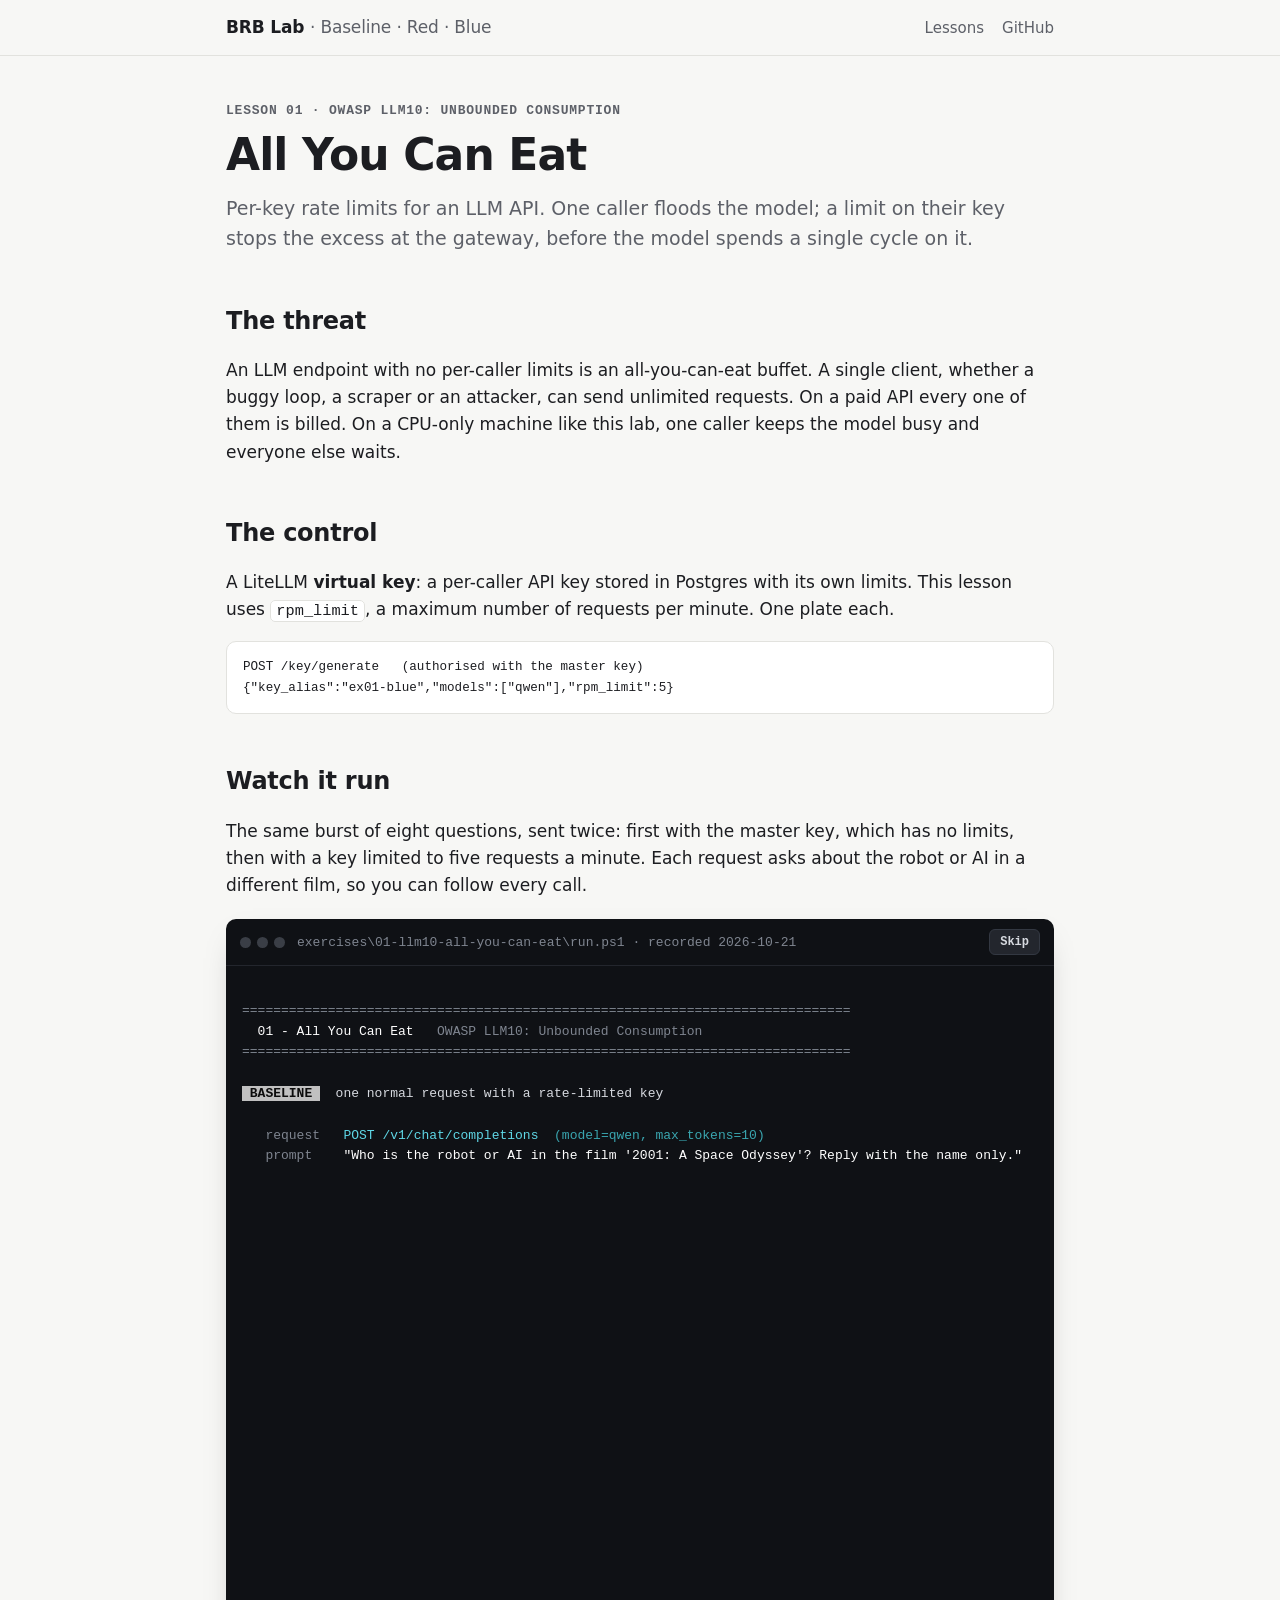
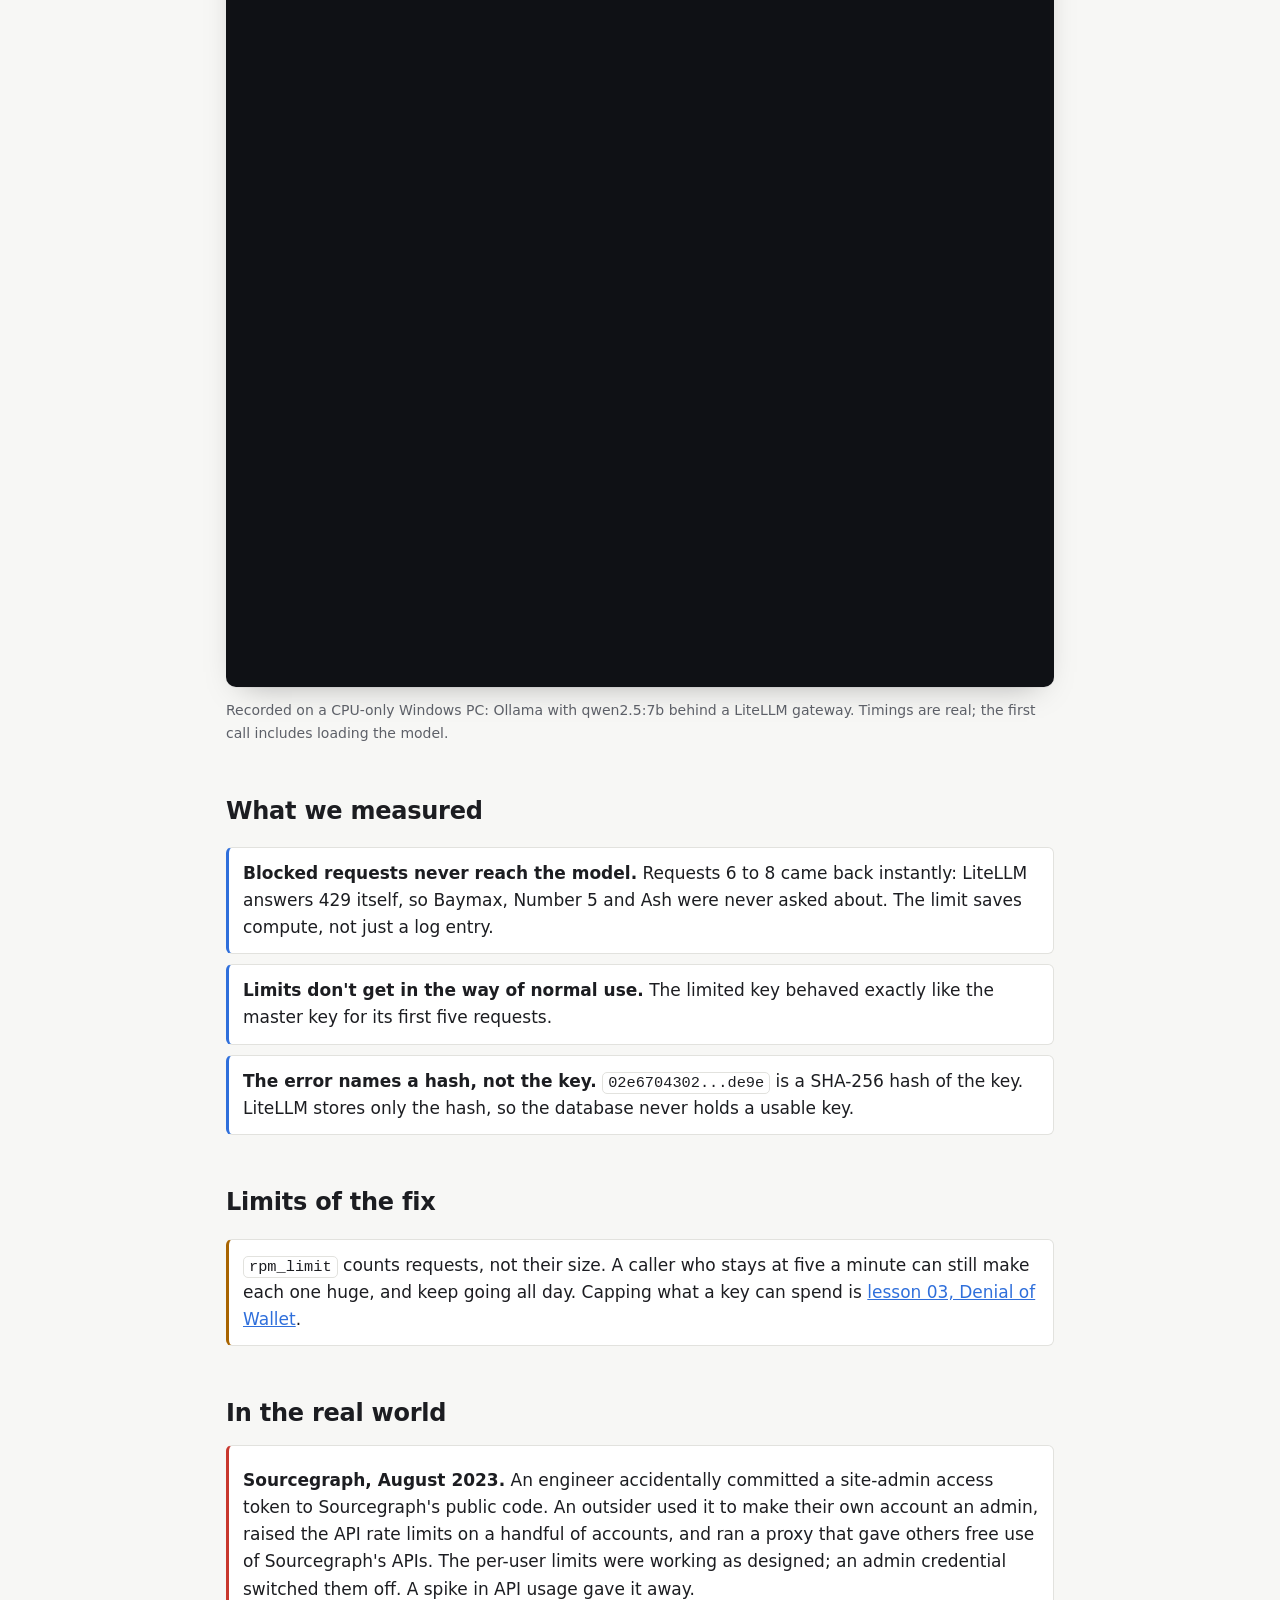
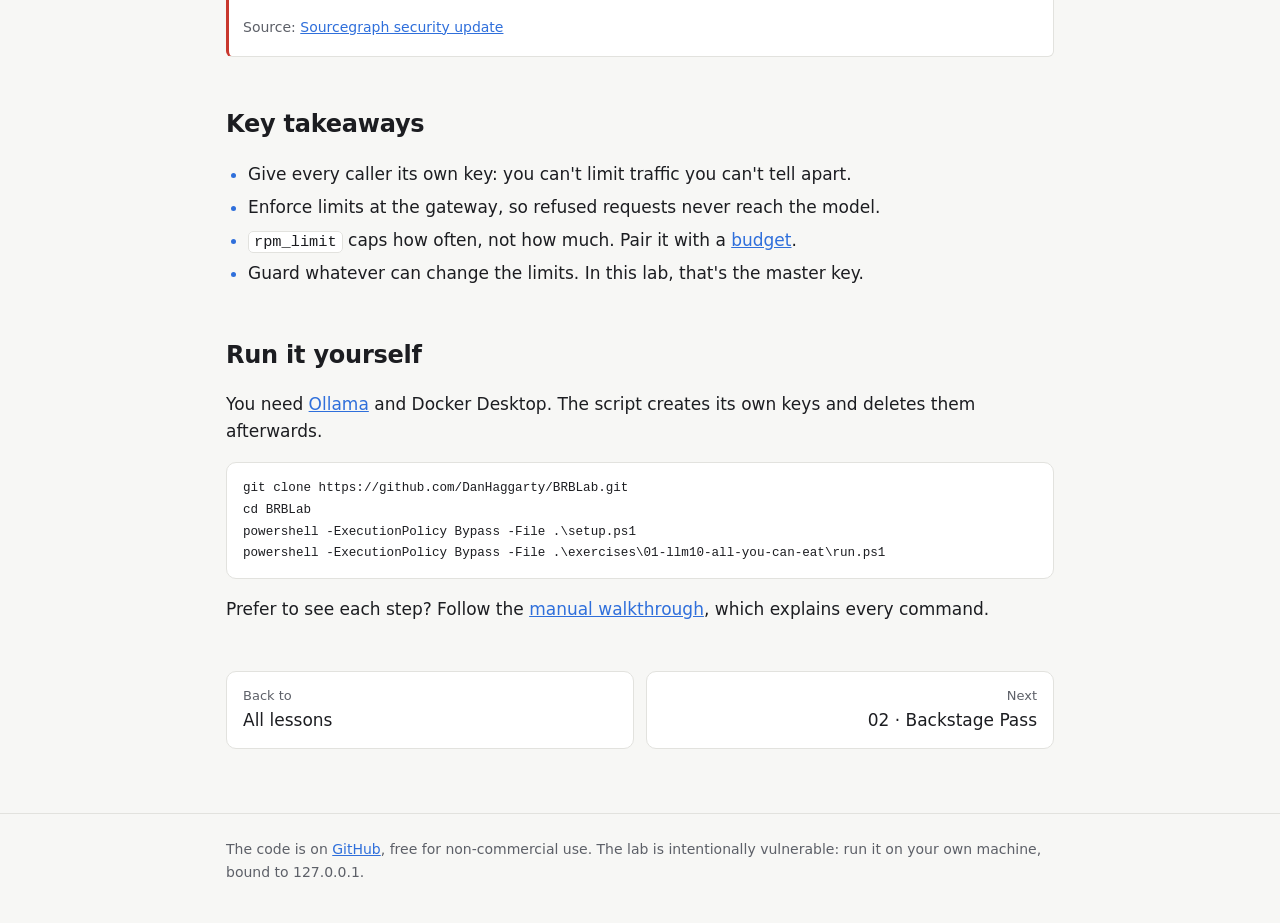
==== commit 8aec4674: "Licence for going public: PolyForm Noncommercial (code), CC BY-NC (content) - LICENSE.md with the li" ====
--- a/site/lessons/01-all-you-can-eat.html
+++ b/site/lessons/01-all-you-can-eat.html
@@ -143,7 +143,7 @@
 </main>
 
 <footer class="site-footer">
-  <div class="wrap">BRB Lab is open source on <a href="https://github.com/DanHaggarty/BRBLab">GitHub</a>. The lab is intentionally vulnerable: run it on your own machine, bound to 127.0.0.1.</div>
+  <div class="wrap">The code is on <a href="https://github.com/DanHaggarty/BRBLab">GitHub</a>, free for non-commercial use. The lab is intentionally vulnerable: run it on your own machine, bound to 127.0.0.1.</div>
 </footer>
 <script src="../assets/replay.js"></script>
 </body>
